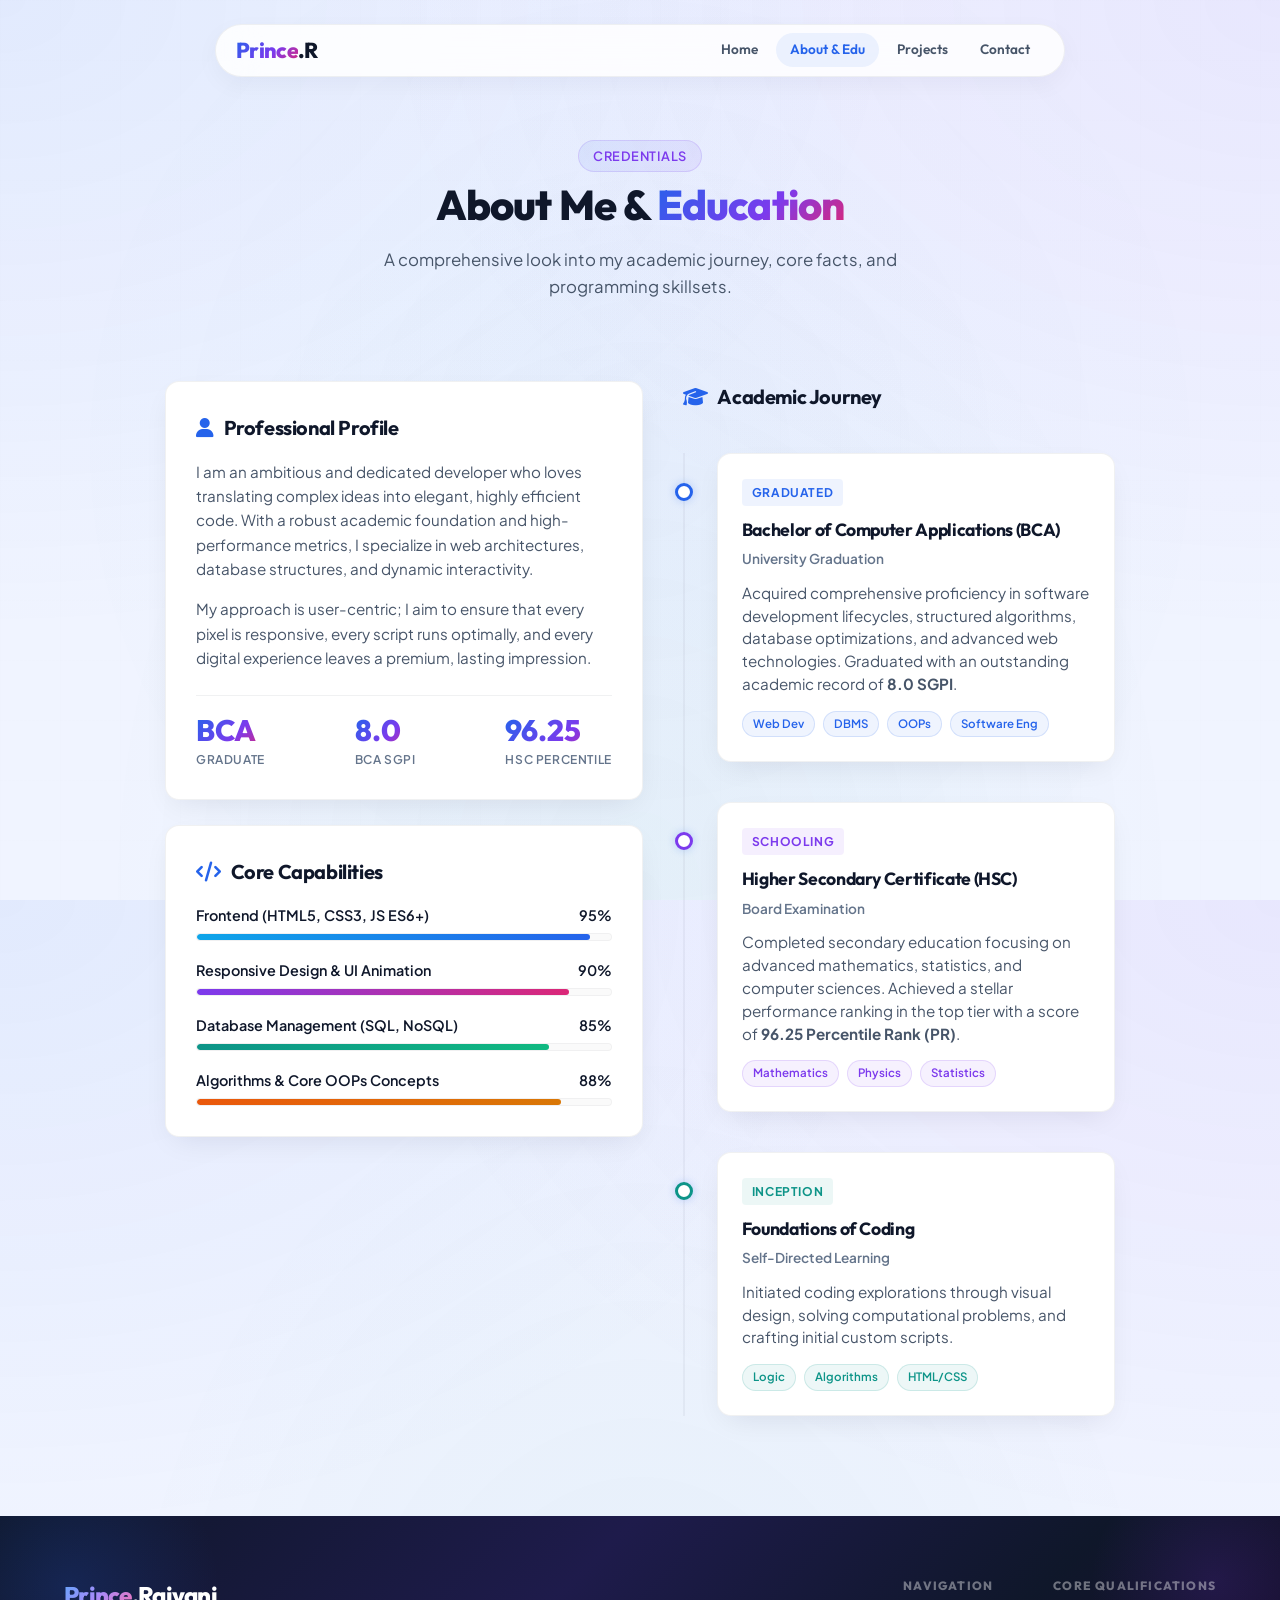
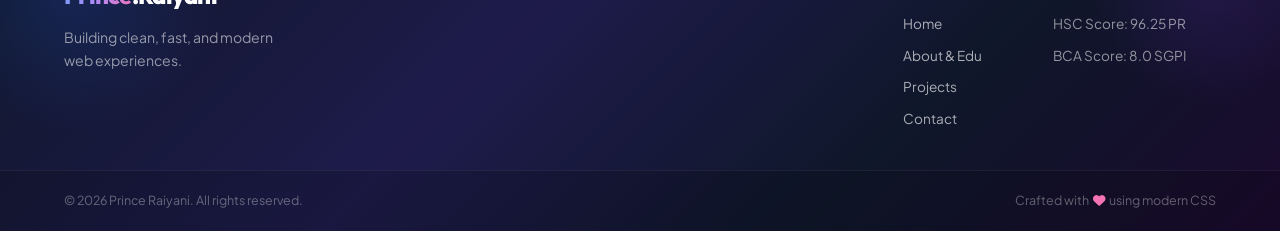
==== about.html @ 2f768e49 "Add files via upload" ====
<!DOCTYPE html>
<html lang="en">
<head>
    <meta charset="UTF-8">
    <meta name="viewport" content="width=device-width, initial-scale=1.0">
    <title>About & Education | Prince Raiyani</title>
    
    <!-- SEO Meta Tags -->
    <meta name="description" content="Learn about Prince Raiyani's academic credentials, facts counters, core skills capabilities, and detailed timeline including BCA (8.0 SGPI) and HSC (96.25 PR) marks.">
    <meta name="keywords" content="Prince Raiyani, Education, BCA, HSC, Academic Timeline, 8.0 SGPI, 96.25 PR, Skills, Bio">
    
    <!-- Google Fonts -->
    <link rel="preconnect" href="https://fonts.googleapis.com">
    <link rel="preconnect" href="https://fonts.gstatic.com" crossorigin>
    <link href="https://fonts.googleapis.com/css2?family=Outfit:wght@300;400;500;600;700;800&family=Plus+Jakarta+Sans:wght@300;400;500;600;700&display=swap" rel="stylesheet">
    
    <!-- FontAwesome for Icons -->
    <link rel="stylesheet" href="https://cdnjs.cloudflare.com/ajax/libs/font-awesome/6.4.0/css/all.min.css">
    
    <!-- CSS Stylesheet -->
    <link rel="stylesheet" href="styles.css">
</head>
<body>

    <!-- Dynamic Spotlight Background -->
    <div class="cursor-glow" id="cursor-glow"></div>
    <div class="grid-overlay"></div>

    <!-- Floating Navigation Capsule -->
    <header class="navbar" id="navbar">
        <div class="nav-container">
            <a href="index.html" class="logo" id="nav-logo">
                <span class="gradient-text">Prince</span>.R
            </a>
            
            <!-- Desktop Links -->
            <nav class="nav-links">
                <a href="index.html" class="nav-item" id="link-home">Home</a>
                <a href="about.html" class="nav-item active" id="link-about">About & Edu</a>
                <a href="projects.html" class="nav-item" id="link-projects">Projects</a>
                <a href="contact.html" class="nav-item" id="link-contact">Contact</a>
            </nav>
            
            <!-- Mobile Toggle Hamburger -->
            <button class="menu-toggle" id="menu-toggle" aria-label="Toggle Menu">
                <span class="bar"></span>
                <span class="bar"></span>
                <span class="bar"></span>
            </button>
        </div>
    </header>

    <!-- Mobile Navigation Overlay Menu -->
    <div class="mobile-menu-overlay" id="mobile-menu-overlay">
        <nav class="mobile-nav-links">
            <a href="index.html" class="mobile-nav-item" id="m-link-home">Home</a>
            <a href="about.html" class="mobile-nav-item active" id="m-link-about">About & Education</a>
            <a href="projects.html" class="mobile-nav-item" id="m-link-projects">Projects</a>
            <a href="contact.html" class="mobile-nav-item" id="m-link-contact">Contact</a>
        </nav>
    </div>

    <!-- Main Content -->
    <main>

        <!-- PAGE TITLE HEADER -->
        <section class="page-title-section">
            <div class="container">
                <span class="badge fade-in">Credentials</span>
                <h1 class="page-title fade-in-delay-1">About Me & <span class="gradient-text">Education</span></h1>
                <p class="page-subtitle fade-in-delay-2">
                    A comprehensive look into my academic journey, core facts, and programming skillsets.
                </p>
                <div class="accent-bar fade-in-delay-2"></div>
            </div>
        </section>

        <!-- CONTENT GRID -->
        <section class="section about-main-section" style="padding-top: 20px;">
            <div class="container">
                <div class="about-grid">
                    
                    <!-- Left: Bio & Skills -->
                    <div class="about-content">
                        
                        <!-- Bio Card -->
                        <div class="glass-card bio-card fade-in-delay-2">
                            <h3 class="card-heading"><i class="fa-solid fa-user gradient-icon"></i> Professional Profile</h3>
                            <p class="bio-text">
                                I am an ambitious and dedicated developer who loves translating complex ideas into elegant, highly efficient code. With a robust academic foundation and high-performance metrics, I specialize in web architectures, database structures, and dynamic interactivity.
                            </p>
                            <p class="bio-text">
                                My approach is user-centric; I aim to ensure that every pixel is responsive, every script runs optimally, and every digital experience leaves a premium, lasting impression.
                            </p>
                            
                            <!-- Key facts count row -->
                            <div class="fact-row">
                                <div class="fact-item">
                                    <span class="fact-num gradient-text">BCA</span>
                                    <span class="fact-lbl">Graduate</span>
                                </div>
                                <div class="fact-item">
                                    <span class="fact-num gradient-text">8.0</span>
                                    <span class="fact-lbl">BCA SGPI</span>
                                </div>
                                <div class="fact-item">
                                    <span class="fact-num gradient-text">96.25</span>
                                    <span class="fact-lbl">HSC Percentile</span>
                                </div>
                            </div>
                        </div>

                        <!-- Skill Capabilities Card -->
                        <div class="glass-card skills-card fade-in-delay-3">
                            <h3 class="card-heading"><i class="fa-solid fa-code gradient-icon"></i> Core Capabilities</h3>
                            
                            <div class="skills-wrapper">
                                <div class="skill-group">
                                    <div class="skill-label">
                                        <span>Frontend (HTML5, CSS3, JS ES6+)</span>
                                        <span>95%</span>
                                    </div>
                                    <div class="skill-bar-container">
                                        <div class="skill-bar-fill" data-progress="95%"></div>
                                    </div>
                                </div>

                                <div class="skill-group">
                                    <div class="skill-label">
                                        <span>Responsive Design & UI Animation</span>
                                        <span>90%</span>
                                    </div>
                                    <div class="skill-bar-container">
                                        <div class="skill-bar-fill" data-progress="90%"></div>
                                    </div>
                                </div>

                                <div class="skill-group">
                                    <div class="skill-label">
                                        <span>Database Management (SQL, NoSQL)</span>
                                        <span>85%</span>
                                    </div>
                                    <div class="skill-bar-container">
                                        <div class="skill-bar-fill" data-progress="85%"></div>
                                    </div>
                                </div>

                                <div class="skill-group">
                                    <div class="skill-label">
                                        <span>Algorithms & Core OOPs Concepts</span>
                                        <span>88%</span>
                                    </div>
                                    <div class="skill-bar-container">
                                        <div class="skill-bar-fill" data-progress="88%"></div>
                                    </div>
                                </div>
                            </div>
                        </div>
                    </div>

                    <!-- Right: Academic Timeline -->
                    <div class="timeline-container fade-in-delay-3">
                        <h3 class="card-heading timeline-title"><i class="fa-solid fa-graduation-cap gradient-icon"></i> Academic Journey</h3>
                        
                        <div class="timeline-tree">
                            
                            <!-- Timeline Item 1 -->
                            <div class="timeline-item">
                                <div class="timeline-marker">
                                    <div class="timeline-dot"></div>
                                    <div class="timeline-line"></div>
                                </div>
                                <div class="timeline-card glass-card">
                                    <span class="timeline-date">Graduated</span>
                                    <h4 class="timeline-degree">Bachelor of Computer Applications (BCA)</h4>
                                    <span class="timeline-institution">University Graduation</span>
                                    <p class="timeline-desc">
                                        Acquired comprehensive proficiency in software development lifecycles, structured algorithms, database optimizations, and advanced web technologies. Graduated with an outstanding academic record of <strong>8.0 SGPI</strong>.
                                    </p>
                                    <div class="timeline-pills">
                                        <span>Web Dev</span>
                                        <span>DBMS</span>
                                        <span>OOPs</span>
                                        <span>Software Eng</span>
                                    </div>
                                </div>
                            </div>

                            <!-- Timeline Item 2 -->
                            <div class="timeline-item">
                                <div class="timeline-marker">
                                    <div class="timeline-dot"></div>
                                    <div class="timeline-line"></div>
                                </div>
                                <div class="timeline-card glass-card">
                                    <span class="timeline-date">Schooling</span>
                                    <h4 class="timeline-degree">Higher Secondary Certificate (HSC)</h4>
                                    <span class="timeline-institution">Board Examination</span>
                                    <p class="timeline-desc">
                                        Completed secondary education focusing on advanced mathematics, statistics, and computer sciences. Achieved a stellar performance ranking in the top tier with a score of <strong>96.25 Percentile Rank (PR)</strong>.
                                    </p>
                                    <div class="timeline-pills">
                                        <span>Mathematics</span>
                                        <span>Physics</span>
                                        <span>Statistics</span>
                                    </div>
                                </div>
                            </div>

                            <!-- Timeline Item 3 -->
                            <div class="timeline-item">
                                <div class="timeline-marker">
                                    <div class="timeline-dot"></div>
                                </div>
                                <div class="timeline-card glass-card">
                                    <span class="timeline-date">Inception</span>
                                    <h4 class="timeline-degree">Foundations of Coding</h4>
                                    <span class="timeline-institution">Self-Directed Learning</span>
                                    <p class="timeline-desc">
                                        Initiated coding explorations through visual design, solving computational problems, and crafting initial custom scripts.
                                    </p>
                                    <div class="timeline-pills">
                                        <span>Logic</span>
                                        <span>Algorithms</span>
                                        <span>HTML/CSS</span>
                                    </div>
                                </div>
                            </div>

                        </div>
                    </div>
                </div>
            </div>
        </section>

    </main>

    <!-- CLEAN CORPORATE FOOTER -->
    <footer class="footer">
        <div class="container footer-container">
            <div class="footer-brand">
                <a href="index.html" class="logo">
                    <span class="gradient-text">Prince</span>.Raiyani
                </a>
                <p class="footer-tagline">Building clean, fast, and modern web experiences.</p>
            </div>
            
            <div class="footer-links-grid">
                <div class="footer-link-col">
                    <h5>Navigation</h5>
                    <a href="index.html">Home</a>
                    <a href="about.html">About & Edu</a>
                    <a href="projects.html">Projects</a>
                    <a href="contact.html">Contact</a>
                </div>
                <div class="footer-link-col">
                    <h5>Core Qualifications</h5>
                    <span>HSC Score: 96.25 PR</span>
                    <span>BCA Score: 8.0 SGPI</span>
                </div>
            </div>
        </div>

        <div class="footer-bottom">
            <div class="container footer-bottom-container">
                <p class="copyright">&copy; 2026 Prince Raiyani. All rights reserved.</p>
                <p class="made-with">Crafted with <i class="fa-solid fa-heart heartbeat"></i> using modern CSS</p>
            </div>
        </div>

        <!-- Back to Top Arrow -->
        <a href="#navbar" class="back-to-top" id="back-to-top" aria-label="Scroll to top">
            <i class="fa-solid fa-arrow-up"></i>
        </a>
    </footer>

    <!-- Script File -->
    <script src="script.js"></script>
</body>
</html>
---- styles.css ----
/* ==========================================================================
   Prince Raiyani | Professional Portfolio Design System
   Color Palette: Multi-Color Professional Light Theme
   Architecture: Multi-Page Optimized
   ========================================================================== */

/* 1. CSS VARIABLES & SYSTEM DEFS */
:root {
    --bg-primary: #f0f4ff;         /* Soft Lavender-Blue tint */
    --bg-secondary: #ffffff;       /* Pure White sections */
    --bg-glass: rgba(255, 255, 255, 0.85);
    --border-glass: rgba(15, 23, 42, 0.06);
    --border-glass-active: rgba(37, 99, 235, 0.25);
    
    /* Primary accent colors */
    --color-primary: #2563eb;      /* Professional Royal Blue */
    --color-secondary: #0ea5e9;    /* Sky Ice Blue */
    --color-accent: #10b981;       /* Emerald Green */
    --color-purple: #7c3aed;       /* Rich Violet */
    --color-orange: #ea580c;       /* Warm Orange */
    --color-pink: #db2777;         /* Rose Pink */
    --color-teal: #0d9488;         /* Teal */
    --color-amber: #d97706;        /* Amber Gold */
    --color-success: #10b981;      /* Success Green */
    
    /* Section accent backgrounds */
    --section-blue: rgba(37, 99, 235, 0.06);
    --section-purple: rgba(124, 58, 237, 0.06);
    --section-teal: rgba(13, 148, 136, 0.06);
    --section-orange: rgba(234, 88, 12, 0.06);
    
    --text-primary: #0f172a;
    --text-secondary: #475569;
    --text-muted: #64748b;
    
    --font-heading: 'Outfit', -apple-system, BlinkMacSystemFont, "Segoe UI", Roboto, sans-serif;
    --font-body: 'Plus Jakarta Sans', -apple-system, BlinkMacSystemFont, "Segoe UI", Roboto, sans-serif;
    
    --transition-fast: 0.2s cubic-bezier(0.4, 0, 0.2, 1);
    --transition-normal: 0.3s cubic-bezier(0.4, 0, 0.2, 1);
    --transition-slow: 0.5s cubic-bezier(0.4, 0, 0.2, 1);
    
    --shadow-sm: 0 2px 8px rgba(15, 23, 42, 0.05);
    --shadow-normal: 0 10px 30px -10px rgba(15, 23, 42, 0.10);
    --shadow-glow-blue: 0 0 25px rgba(37, 99, 235, 0.15);
    
    --glow-x: 50%;
    --glow-y: 50%;
}

/* 2. BASE RESET & INITIALIZATION */
* {
    margin: 0;
    padding: 0;
    box-sizing: border-box;
}

html {
    scroll-behavior: smooth;
    height: 100%;
}

body {
    background-color: var(--bg-primary);
    background-image:
        radial-gradient(ellipse at 0% 0%, rgba(37, 99, 235, 0.07) 0%, transparent 50%),
        radial-gradient(ellipse at 100% 0%, rgba(124, 58, 237, 0.07) 0%, transparent 50%),
        radial-gradient(ellipse at 50% 100%, rgba(13, 148, 136, 0.05) 0%, transparent 60%);
    color: var(--text-primary);
    font-family: var(--font-body);
    font-size: 16px;
    line-height: 1.6;
    overflow-x: hidden;
    position: relative;
    min-height: 100vh;
    display: flex;
    flex-direction: column;
}

h1, h2, h3, h4, h5, h6 {
    font-family: var(--font-heading);
    font-weight: 700;
    letter-spacing: -0.02em;
    color: var(--text-primary);
}

a {
    color: inherit;
    text-decoration: none;
    transition: var(--transition-fast);
}

img, svg {
    max-width: 100%;
    height: auto;
    display: block;
}

ul {
    list-style: none;
}

/* Custom Scrollbar styling */
::-webkit-scrollbar {
    width: 8px;
}
::-webkit-scrollbar-track {
    background: var(--bg-primary);
}
::-webkit-scrollbar-thumb {
    background: #cbd5e1;
    border-radius: 4px;
}
::-webkit-scrollbar-thumb:hover {
    background: var(--color-primary);
}

main {
    flex-grow: 1;
}

/* 3. SUBTLE GLOW OVERLAY */
.cursor-glow {
    position: fixed;
    top: 0;
    left: 0;
    width: 100vw;
    height: 100vh;
    pointer-events: none;
    z-index: 0;
    background: radial-gradient(
        600px circle at var(--glow-x) var(--glow-y), 
        rgba(37, 99, 235, 0.03) 0%, 
        rgba(14, 165, 233, 0.01) 50%, 
        transparent 100%
    );
    transition: background 0.05s linear;
}

.grid-overlay {
    position: fixed;
    top: 0;
    left: 0;
    width: 100%;
    height: 100%;
    background-size: 60px 60px;
    background-image: 
        linear-gradient(to right, rgba(15, 23, 42, 0.004) 1px, transparent 1px),
        linear-gradient(to bottom, rgba(15, 23, 42, 0.004) 1px, transparent 1px);
    pointer-events: none;
    z-index: 0;
}

/* 4. LAYOUT WRAPPERS & GLASS CARDS */
.container {
    width: 100%;
    max-width: 1200px;
    margin: 0 auto;
    padding: 0 24px;
    position: relative;
    z-index: 1;
}

.section {
    padding: 100px 0;
    position: relative;
}

.gradient-text {
    background: linear-gradient(135deg, var(--color-primary) 0%, var(--color-purple) 60%, var(--color-pink) 100%);
    -webkit-background-clip: text;
    -webkit-text-fill-color: transparent;
}

.badge {
    background: linear-gradient(135deg, rgba(37,99,235,0.08), rgba(124,58,237,0.08));
    color: var(--color-purple);
    padding: 5px 14px;
    border-radius: 99px;
    font-size: 0.8rem;
    font-weight: 600;
    display: inline-block;
    border: 1px solid rgba(124, 58, 237, 0.15);
    text-transform: uppercase;
    letter-spacing: 0.06em;
}

.section-header {
    text-align: center;
    margin-bottom: 50px;
}
.section-header .subtitle {
    font-size: 0.85rem;
    font-weight: 800;
    background: linear-gradient(135deg, var(--color-orange), var(--color-pink));
    -webkit-background-clip: text;
    -webkit-text-fill-color: transparent;
    background-clip: text;
    text-transform: uppercase;
    letter-spacing: 0.14em;
    display: inline-block;
    margin-bottom: 10px;
    padding: 2px 14px;
    border-radius: 99px;
    background-color: rgba(234, 88, 12, 0.08);
    -webkit-text-fill-color: var(--color-orange);
    border: 1px solid rgba(234, 88, 12, 0.2);
}
.section-header .section-title {
    font-size: 2.3rem;
    font-weight: 800;
    letter-spacing: -0.02em;
}
.section-header .accent-bar {
    width: 60px;
    height: 4px;
    background: linear-gradient(to right, var(--color-primary), var(--color-purple), var(--color-pink));
    margin: 14px auto 0;
    border-radius: 2px;
}

/* White/Light Glass Panel styles */
.glass-card {
    background: var(--bg-secondary);
    border: 1px solid var(--border-glass);
    border-radius: 14px;
    padding: 30px;
    box-shadow: var(--shadow-normal);
    transition: border var(--transition-normal), transform var(--transition-normal), box-shadow var(--transition-normal);
}
.glass-card:hover {
    border-color: var(--border-glass-active);
    box-shadow: 0 12px 30px rgba(37, 99, 235, 0.08);
}

/* Colored left border accents on cards */
.glass-card.accent-blue  { border-left: 4px solid var(--color-primary); }
.glass-card.accent-purple { border-left: 4px solid var(--color-purple); }
.glass-card.accent-teal  { border-left: 4px solid var(--color-teal); }
.glass-card.accent-orange { border-left: 4px solid var(--color-orange); }
.glass-card.accent-pink  { border-left: 4px solid var(--color-pink); }
.glass-card.accent-amber { border-left: 4px solid var(--color-amber); }

.card-heading {
    font-size: 1.25rem;
    margin-bottom: 16px;
    display: flex;
    align-items: center;
    gap: 10px;
    font-weight: 700;
}
.gradient-icon {
    color: var(--color-primary);
}

/* Buttons */
.btn {
    display: inline-flex;
    align-items: center;
    justify-content: center;
    gap: 8px;
    padding: 10px 24px;
    border-radius: 8px;
    font-family: var(--font-heading);
    font-weight: 600;
    font-size: 0.9rem;
    cursor: pointer;
    transition: var(--transition-normal);
    border: none;
}
.btn-primary {
    background: linear-gradient(135deg, var(--color-primary), var(--color-purple));
    color: #ffffff;
    box-shadow: 0 4px 14px rgba(37, 99, 235, 0.2);
}
.btn-primary:hover {
    background: linear-gradient(135deg, #1d4ed8, #6d28d9);
    transform: translateY(-2px);
    box-shadow: 0 8px 20px rgba(37, 99, 235, 0.3);
}
.btn-secondary {
    background: #ffffff;
    color: var(--color-primary);
    border: 1.5px solid rgba(37, 99, 235, 0.25);
}
.btn-secondary:hover {
    background: rgba(37, 99, 235, 0.05);
    border-color: var(--color-primary);
    transform: translateY(-2px);
}

/* 5. FLOATING GLASS CAPSULE NAVBAR */
.navbar {
    position: fixed;
    top: 24px;
    left: 50%;
    transform: translateX(-50%);
    width: calc(100% - 48px);
    max-width: 850px;
    background: rgba(255, 255, 255, 0.85);
    backdrop-filter: blur(20px);
    -webkit-backdrop-filter: blur(20px);
    border: 1px solid rgba(15, 23, 42, 0.06);
    border-radius: 99px;
    z-index: 100;
    padding: 8px 20px;
    box-shadow: 0 8px 25px rgba(15, 23, 42, 0.04);
    transition: padding var(--transition-normal), top var(--transition-normal), background var(--transition-normal), box-shadow var(--transition-normal);
}
.navbar.scrolled {
    top: 14px;
    background: rgba(255, 255, 255, 0.95);
    box-shadow: 0 10px 30px rgba(15, 23, 42, 0.08);
    border-color: rgba(15, 23, 42, 0.08);
}

.nav-container {
    display: flex;
    align-items: center;
    justify-content: space-between;
    width: 100%;
}

.logo {
    font-size: 1.35rem;
    font-weight: 800;
    font-family: var(--font-heading);
    letter-spacing: -0.03em;
}

.nav-links {
    display: flex;
    align-items: center;
    gap: 4px;
}

.nav-item {
    font-family: var(--font-heading);
    font-size: 0.85rem;
    font-weight: 600;
    color: var(--text-secondary);
    padding: 6px 14px;
    border-radius: 99px;
    transition: var(--transition-fast);
}
.nav-item:hover, .nav-item.active {
    color: var(--color-primary);
    background: rgba(37, 99, 235, 0.08);
}

/* Mobile Hamburger Menu */
.menu-toggle {
    display: none;
    flex-direction: column;
    justify-content: space-between;
    width: 20px;
    height: 14px;
    background: transparent;
    border: none;
    cursor: pointer;
    z-index: 110;
}
.menu-toggle .bar {
    width: 100%;
    height: 2px;
    background-color: var(--text-primary);
    border-radius: 4px;
    transition: var(--transition-normal);
}

/* Mobile full Overlay menu card */
.mobile-menu-overlay {
    position: fixed;
    top: 0;
    left: 100%;
    width: 100%;
    height: 100vh;
    background: rgba(255, 255, 255, 0.98);
    backdrop-filter: blur(20px);
    -webkit-backdrop-filter: blur(20px);
    z-index: 99;
    display: flex;
    align-items: center;
    justify-content: center;
    transition: left var(--transition-normal);
}
.mobile-menu-overlay.active {
    left: 0;
}
.mobile-nav-links {
    display: flex;
    flex-direction: column;
    align-items: center;
    gap: 20px;
}
.mobile-nav-item {
    font-size: 1.5rem;
    font-weight: 600;
    font-family: var(--font-heading);
    color: var(--text-secondary);
    padding: 6px 20px;
    border-radius: 99px;
    transition: var(--transition-normal);
}
.mobile-nav-item.active, .mobile-nav-item:hover {
    color: var(--color-primary);
    background: rgba(37, 99, 235, 0.08);
}

/* Hamburger active transformation */
.menu-toggle.active .bar:nth-child(1) {
    transform: translateY(6px) rotate(45deg);
}
.menu-toggle.active .bar:nth-child(2) {
    opacity: 0;
}
.menu-toggle.active .bar:nth-child(3) {
    transform: translateY(-6px) rotate(-45deg);
}

/* 6. HOME PAGE STYLES */
.hero-section {
    min-height: 85vh;
    display: flex;
    align-items: center;
    padding-top: 140px;
    padding-bottom: 40px;
    overflow: hidden;
}
.hero-container {
    display: grid;
    grid-template-columns: 1.15fr 0.85fr;
    align-items: center;
    gap: 40px;
}

.hero-content {
    display: flex;
    flex-direction: column;
    align-items: flex-start;
}

.hero-title {
    font-size: 3.2rem;
    font-weight: 800;
    line-height: 1.15;
    margin: 12px 0;
    letter-spacing: -0.03em;
}

.hero-subtitle {
    font-size: 1.8rem;
    font-weight: 700;
    color: var(--text-secondary);
    margin-bottom: 20px;
    height: 40px;
}
.cursor-blink {
    color: var(--color-primary);
    animation: blink 0.9s infinite;
}

.hero-description {
    color: var(--text-secondary);
    font-size: 1.05rem;
    max-width: 500px;
    margin-bottom: 30px;
}

.hero-actions {
    display: flex;
    gap: 14px;
    margin-bottom: 35px;
}

.hero-socials {
    display: flex;
    align-items: center;
    gap: 14px;
}
.social-label {
    font-size: 0.8rem;
    font-weight: 700;
    color: var(--text-muted);
    text-transform: uppercase;
    letter-spacing: 0.05em;
}
.social-row {
    display: flex;
    gap: 8px;
}
.hero-social-icon {
    width: 34px;
    height: 34px;
    border-radius: 50%;
    background: rgba(15, 23, 42, 0.02);
    border: 1px solid rgba(15, 23, 42, 0.06);
    display: flex;
    align-items: center;
    justify-content: center;
    color: var(--text-secondary);
    font-size: 0.9rem;
}
.hero-social-icon:hover {
    color: #ffffff;
    background: var(--color-primary);
    border-color: var(--color-primary);
    transform: translateY(-2px);
    box-shadow: 0 4px 10px rgba(37, 99, 235, 0.2);
}

/* Professional Zoomed Portrait Frame (Clean waist/chest up half image requested) */
.hero-visual {
    display: flex;
    justify-content: center;
    align-items: center;
    position: relative;
}
.profile-frame-wrapper {
    position: relative;
    width: 100%;
    max-width: 320px;
    aspect-ratio: 1;
    display: flex;
    align-items: center;
    justify-content: center;
}
.profile-glow-ring {
    position: absolute;
    top: -4px;
    left: -4px;
    right: -4px;
    bottom: -4px;
    border-radius: 50%;
    background: linear-gradient(135deg, var(--color-secondary), var(--color-primary));
    opacity: 0.15;
    filter: blur(8px);
    z-index: 0;
}
.profile-border-ring {
    position: absolute;
    top: 0;
    left: 0;
    right: 0;
    bottom: 0;
    border-radius: 50%;
    border: 2px dashed rgba(15, 23, 42, 0.08);
    z-index: 1;
    animation: spin-dash 40s linear infinite;
}
.profile-image-card {
    width: calc(100% - 20px);
    height: calc(100% - 20px);
    border-radius: 50%;
    overflow: hidden;
    border: 4px solid var(--bg-secondary);
    box-shadow: 0 10px 25px rgba(15, 23, 42, 0.08);
    position: relative;
    z-index: 2;
    background-color: #ffffff;
    padding-top: 25px;
}
.profile-pic {
    width: 100%;
    height: 100%;
    object-fit: cover;
    /* Zooming image and centering upper torso/face based on user requests */
    transform: scale(1.4);
    object-position: center 15%;
    transition: transform var(--transition-normal);
}
.profile-image-card:hover .profile-pic {
    transform: scale(1.48);
}

/* Quote Section styling */
.quote-section {
    padding: 40px 0;
    position: relative;
    z-index: 1;
}
.quote-card {
    max-width: 750px;
    margin: 0 auto;
    padding: 30px;
    border-radius: 12px;
    background: #ffffff;
    border: 1px dashed rgba(15, 23, 42, 0.08);
    position: relative;
    text-align: center;
    box-shadow: var(--shadow-sm);
}
.quote-card::before {
    content: '“';
    position: absolute;
    top: -15px;
    left: 20px;
    font-family: var(--font-heading);
    font-size: 6rem;
    line-height: 1;
    color: rgba(37, 99, 235, 0.04);
    pointer-events: none;
}
.quote-text {
    font-family: var(--font-heading);
    font-size: 1.35rem;
    font-weight: 500;
    line-height: 1.5;
    color: var(--text-primary);
    font-style: italic;
    position: relative;
    z-index: 1;
}
.quote-author {
    margin-top: 10px;
    font-size: 0.85rem;
    font-weight: 700;
    color: var(--color-primary);
    text-transform: uppercase;
    letter-spacing: 0.1em;
}

/* Route card lists on homepage - each card gets a bold unique gradient background */
.welcome-grid {
    display: grid;
    grid-template-columns: repeat(2, 1fr);
    gap: 24px;
    margin-top: 40px;
}
.preview-card {
    display: flex;
    flex-direction: column;
    justify-content: space-between;
    min-height: 190px;
    border: none !important;
    position: relative;
    overflow: hidden;
}
/* Card 1: Blue gradient */
.preview-card:nth-child(1) {
    background: linear-gradient(135deg, #1e40af 0%, #2563eb 50%, #3b82f6 100%) !important;
    border-radius: 16px !important;
    box-shadow: 0 8px 30px rgba(37, 99, 235, 0.35) !important;
}
/* Card 2: Purple gradient */
.preview-card:nth-child(2) {
    background: linear-gradient(135deg, #5b21b6 0%, #7c3aed 50%, #8b5cf6 100%) !important;
    border-radius: 16px !important;
    box-shadow: 0 8px 30px rgba(124, 58, 237, 0.35) !important;
}
/* Card 3: Teal gradient */
.preview-card:nth-child(3) {
    background: linear-gradient(135deg, #0f766e 0%, #0d9488 50%, #14b8a6 100%) !important;
    border-radius: 16px !important;
    box-shadow: 0 8px 30px rgba(13, 148, 136, 0.35) !important;
}
/* Card 4: Orange/Pink gradient */
.preview-card:nth-child(4) {
    background: linear-gradient(135deg, #c2410c 0%, #ea580c 50%, #f97316 100%) !important;
    border-radius: 16px !important;
    box-shadow: 0 8px 30px rgba(234, 88, 12, 0.35) !important;
}
.preview-card:hover {
    transform: translateY(-6px);
}
.preview-card:nth-child(1):hover { box-shadow: 0 16px 40px rgba(37, 99, 235, 0.45) !important; }
.preview-card:nth-child(2):hover { box-shadow: 0 16px 40px rgba(124, 58, 237, 0.45) !important; }
.preview-card:nth-child(3):hover { box-shadow: 0 16px 40px rgba(13, 148, 136, 0.45) !important; }
.preview-card:nth-child(4):hover { box-shadow: 0 16px 40px rgba(234, 88, 12, 0.45) !important; }
/* Subtle shine overlay on cards */
.preview-card::before {
    content: '';
    position: absolute;
    top: 0;
    left: 0;
    right: 0;
    height: 50%;
    background: linear-gradient(to bottom, rgba(255,255,255,0.12), transparent);
    pointer-events: none;
    border-radius: 16px 16px 0 0;
    z-index: 0;
}
.preview-card > * {
    position: relative;
    z-index: 1;
}
.preview-card .preview-title {
    font-size: 1.15rem;
    font-weight: 700;
    margin-bottom: 8px;
    color: #ffffff;
}
.preview-card .preview-desc {
    color: rgba(255, 255, 255, 0.85);
    font-size: 0.9rem;
    line-height: 1.5;
}
.preview-card .gradient-icon {
    color: rgba(255, 255, 255, 0.9);
}
.preview-arrow {
    align-self: flex-end;
    width: 36px;
    height: 36px;
    border-radius: 50%;
    background: rgba(255, 255, 255, 0.2);
    border: 1.5px solid rgba(255, 255, 255, 0.4);
    display: flex;
    align-items: center;
    justify-content: center;
    color: #ffffff;
    transition: var(--transition-normal);
    margin-top: 15px;
    backdrop-filter: blur(4px);
}
.preview-card:hover .preview-arrow {
    background: rgba(255, 255, 255, 0.35);
    transform: translateX(4px);
    box-shadow: 0 4px 12px rgba(0, 0, 0, 0.15);
}

/* 7. EDUCATION PAGE STYLES */
.page-title-section {
    padding-top: 140px;
    padding-bottom: 30px;
    text-align: center;
}
.page-title {
    font-size: 2.6rem;
    font-weight: 800;
    margin-bottom: 8px;
    letter-spacing: -0.02em;
}
.page-subtitle {
    color: var(--text-secondary);
    font-size: 1.05rem;
    max-width: 600px;
    margin: 0 auto;
}

.timeline-tree {
    position: relative;
    border-left: 2px solid rgba(15, 23, 42, 0.04);
    padding-left: 32px;
    max-width: 800px;
    margin: 40px auto 0;
}

.timeline-item {
    position: relative;
    margin-bottom: 40px;
}
.timeline-item:last-child {
    margin-bottom: 0;
}

.timeline-marker {
    position: absolute;
    left: -42px;
    top: 30px;
    display: flex;
    flex-direction: column;
    align-items: center;
}
.timeline-dot {
    width: 18px;
    height: 18px;
    border-radius: 50%;
    background: var(--bg-secondary);
    border: 3px solid var(--color-primary);
    box-shadow: 0 0 8px rgba(37, 99, 235, 0.25);
    z-index: 2;
    transition: var(--transition-normal);
}
/* Each timeline item gets a different colored dot */
.timeline-item:nth-child(1) .timeline-dot { border-color: var(--color-primary); }
.timeline-item:nth-child(2) .timeline-dot { border-color: var(--color-purple); }
.timeline-item:nth-child(3) .timeline-dot { border-color: var(--color-teal); }
.timeline-item:nth-child(1) .timeline-date { background: rgba(37, 99, 235, 0.08); color: var(--color-primary); }
.timeline-item:nth-child(2) .timeline-date { background: rgba(124, 58, 237, 0.08); color: var(--color-purple); }
.timeline-item:nth-child(3) .timeline-date { background: rgba(13, 148, 136, 0.08); color: var(--color-teal); }
.timeline-item:hover .timeline-dot {
    background: var(--color-secondary);
    border-color: var(--color-secondary);
    box-shadow: 0 0 14px rgba(14, 165, 233, 0.5);
    transform: scale(1.2);
}

.timeline-card {
    padding: 24px;
    position: relative;
}
.timeline-date {
    display: inline-block;
    background: rgba(37, 99, 235, 0.06);
    color: var(--color-primary);
    font-size: 0.75rem;
    font-weight: 700;
    padding: 4px 10px;
    border-radius: 4px;
    text-transform: uppercase;
    letter-spacing: 0.05em;
    margin-bottom: 10px;
}
.timeline-degree {
    font-size: 1.1rem;
    font-weight: 700;
    margin-bottom: 4px;
}
.timeline-institution {
    font-size: 0.85rem;
    color: var(--text-muted);
    font-weight: 600;
    display: block;
    margin-bottom: 12px;
}
.timeline-desc {
    color: var(--text-secondary);
    font-size: 0.95rem;
    line-height: 1.5;
    margin-bottom: 15px;
}
.timeline-pills {
    display: flex;
    flex-wrap: wrap;
    gap: 8px;
}
.timeline-pills span {
    padding: 3px 10px;
    border-radius: 99px;
    font-size: 0.72rem;
    font-weight: 600;
}
/* Colorful subject pills on timeline */
.timeline-item:nth-child(1) .timeline-pills span { background: rgba(37,99,235,0.07); color: var(--color-primary); border: 1px solid rgba(37,99,235,0.15); }
.timeline-item:nth-child(2) .timeline-pills span { background: rgba(124,58,237,0.07); color: var(--color-purple); border: 1px solid rgba(124,58,237,0.15); }
.timeline-item:nth-child(3) .timeline-pills span { background: rgba(13,148,136,0.07); color: var(--color-teal); border: 1px solid rgba(13,148,136,0.15); }

/* 8. PROJECTS PAGE STYLES */
.projects-grid {
    display: grid;
    grid-template-columns: repeat(2, 1fr);
    gap: 30px;
    max-width: 900px;
    margin: 30px auto 0;
}

.project-card {
    padding: 0;
    overflow: hidden;
    display: flex;
    flex-direction: column;
}
.project-card:hover {
    transform: translateY(-5px);
}

.project-image-wrapper {
    position: relative;
    width: 100%;
    overflow: hidden;
    background: rgba(15, 23, 42, 0.01);
    border-bottom: 1px solid rgba(15, 23, 42, 0.05);
}
.project-svg {
    width: 100%;
    height: auto;
    transition: var(--transition-normal);
}
.project-card:hover .project-svg {
    transform: scale(1.03);
}

.project-overlay {
    position: absolute;
    top: 0;
    left: 0;
    width: 100%;
    height: 100%;
    background: rgba(255, 255, 255, 0.92);
    display: flex;
    align-items: center;
    justify-content: center;
    gap: 14px;
    opacity: 0;
    transition: var(--transition-normal);
}
.project-card:hover .project-overlay {
    opacity: 1;
}

.project-link-btn {
    width: 40px;
    height: 40px;
    border-radius: 50%;
    background: var(--bg-secondary);
    border: 1px solid rgba(37, 99, 235, 0.2);
    color: var(--color-primary);
    display: flex;
    align-items: center;
    justify-content: center;
    font-size: 1rem;
    transition: var(--transition-normal);
}
.project-link-btn:hover {
    background: var(--color-primary);
    color: #ffffff;
    transform: scale(1.08);
    box-shadow: 0 4px 10px rgba(37, 99, 235, 0.2);
}

.project-details {
    padding: 24px;
    display: flex;
    flex-direction: column;
    flex-grow: 1;
}
.project-tag {
    font-size: 0.72rem;
    font-weight: 700;
    color: #ffffff;
    background: linear-gradient(135deg, var(--color-primary), var(--color-purple));
    text-transform: uppercase;
    letter-spacing: 0.05em;
    margin-bottom: 10px;
    padding: 3px 10px;
    border-radius: 99px;
    display: inline-block;
}
.project-name {
    font-size: 1.15rem;
    font-weight: 700;
    margin-bottom: 8px;
}
.project-text {
    color: var(--text-secondary);
    font-size: 0.9rem;
    line-height: 1.5;
    margin-bottom: 18px;
    flex-grow: 1;
}
.project-tech {
    display: flex;
    flex-wrap: wrap;
    gap: 6px;
}
.project-tech span {
    padding: 3px 10px;
    border-radius: 99px;
    font-size: 0.7rem;
    font-weight: 600;
}
/* Alternating colored tech pill badges on projects */
.project-card:nth-child(1) .project-tech span:nth-child(odd)  { background: rgba(37,99,235,0.07); color: var(--color-primary); border: 1px solid rgba(37,99,235,0.15); }
.project-card:nth-child(1) .project-tech span:nth-child(even) { background: rgba(14,165,233,0.07); color: var(--color-secondary); border: 1px solid rgba(14,165,233,0.15); }
.project-card:nth-child(2) .project-tech span:nth-child(odd)  { background: rgba(124,58,237,0.07); color: var(--color-purple); border: 1px solid rgba(124,58,237,0.15); }
.project-card:nth-child(2) .project-tech span:nth-child(even) { background: rgba(13,148,136,0.07); color: var(--color-teal); border: 1px solid rgba(13,148,136,0.15); }

/* 9. ABOUT PAGE STYLES */
.about-grid {
    display: grid;
    grid-template-columns: 1.05fr 0.95fr;
    gap: 40px;
    align-items: start;
    max-width: 950px;
    margin: 30px auto 0;
}

/* Skill bar colors - each bar gets unique color */
.skill-group:nth-child(1) .skill-bar-fill { background: linear-gradient(to right, var(--color-secondary), var(--color-primary)); }
.skill-group:nth-child(2) .skill-bar-fill { background: linear-gradient(to right, var(--color-purple), var(--color-pink)); }
.skill-group:nth-child(3) .skill-bar-fill { background: linear-gradient(to right, var(--color-teal), var(--color-accent)); }
.skill-group:nth-child(4) .skill-bar-fill { background: linear-gradient(to right, var(--color-orange), var(--color-amber)); }

.about-content {
    display: flex;
    flex-direction: column;
    gap: 25px;
}

.bio-card .bio-text {
    color: var(--text-secondary);
    margin-bottom: 16px;
    font-size: 0.95rem;
}
.bio-card .bio-text:last-of-type {
    margin-bottom: 25px;
}

/* Fact Metrics */
.fact-row {
    display: flex;
    justify-content: space-between;
    border-top: 1px solid rgba(15, 23, 42, 0.06);
    padding-top: 20px;
    gap: 15px;
}
.fact-item {
    display: flex;
    flex-direction: column;
}
.fact-num {
    font-size: 1.85rem;
    font-weight: 800;
    font-family: var(--font-heading);
    line-height: 1;
}
.fact-item:nth-child(1) .fact-num { color: var(--color-primary); }
.fact-item:nth-child(2) .fact-num { color: var(--color-purple); }
.fact-item:nth-child(3) .fact-num { color: var(--color-teal); }
.fact-lbl {
    font-size: 0.75rem;
    color: var(--text-muted);
    text-transform: uppercase;
    letter-spacing: 0.05em;
    margin-top: 4px;
    font-weight: 600;
}

/* Skill metrics progress meters */
.skills-wrapper {
    display: flex;
    flex-direction: column;
    gap: 18px;
}
.skill-group {
    display: flex;
    flex-direction: column;
}
.skill-label {
    display: flex;
    justify-content: space-between;
    font-weight: 600;
    font-size: 0.9rem;
    margin-bottom: 6px;
}
.skill-bar-container {
    width: 100%;
    height: 8px;
    background: rgba(15, 23, 42, 0.02);
    border-radius: 4px;
    overflow: hidden;
    position: relative;
    border: 1px solid rgba(15, 23, 42, 0.04);
}
.skill-bar-fill {
    height: 100%;
    width: 0%;
    border-radius: 4px;
    background: linear-gradient(to right, var(--color-secondary), var(--color-primary));
    transition: width 1.5s cubic-bezier(0.1, 0.8, 0.3, 1);
}

/* About Illustration graphics */
.about-illustration {
    display: flex;
    justify-content: center;
    align-items: center;
}
.illustration-svg {
    width: 100%;
    max-width: 320px;
}

/* 10. CONTACT PAGE STYLES */
.contact-grid {
    display: grid;
    grid-template-columns: 0.95fr 1.05fr;
    gap: 40px;
    align-items: start;
    max-width: 950px;
    margin: 30px auto 0;
}

.contact-info-wrapper {
    display: flex;
    flex-direction: column;
    gap: 25px;
}

.contact-subtext {
    color: var(--text-secondary);
    margin-bottom: 20px;
    font-size: 0.9rem;
}

.contact-list {
    display: flex;
    flex-direction: column;
    gap: 16px;
}
.contact-list-item {
    display: flex;
    align-items: center;
    gap: 16px;
}
.icon-bubble {
    width: 46px;
    height: 46px;
    border-radius: 12px;
    display: flex;
    align-items: center;
    justify-content: center;
    font-size: 1.05rem;
    flex-shrink: 0;
}
.contact-list-item:nth-child(1) .icon-bubble {
    background: rgba(37, 99, 235, 0.07);
    border: 1px solid rgba(37, 99, 235, 0.15);
    color: var(--color-primary);
}
.contact-list-item:nth-child(2) .icon-bubble {
    background: rgba(124, 58, 237, 0.07);
    border: 1px solid rgba(124, 58, 237, 0.15);
    color: var(--color-purple);
}
.contact-list-item:nth-child(3) .icon-bubble {
    background: rgba(13, 148, 136, 0.07);
    border: 1px solid rgba(13, 148, 136, 0.15);
    color: var(--color-teal);
}

.item-text {
    display: flex;
    flex-direction: column;
}
.item-label {
    font-size: 0.75rem;
    color: var(--text-muted);
    text-transform: uppercase;
    letter-spacing: 0.05em;
    font-weight: 600;
}
.item-link {
    font-size: 0.95rem;
    font-weight: 600;
}
.item-link:hover {
    color: var(--color-primary);
}
.item-val {
    font-size: 0.95rem;
    font-weight: 600;
}

/* Brand box selectors */
.social-networks-grid {
    display: grid;
    grid-template-columns: 1fr 1fr;
    gap: 12px;
}
.social-net-box {
    background: rgba(15, 23, 42, 0.01);
    border: 1px solid rgba(15, 23, 42, 0.05);
    border-radius: 10px;
    padding: 14px;
    display: flex;
    flex-direction: column;
    position: relative;
    overflow: hidden;
    transition: var(--transition-normal);
}
.social-net-box::before {
    content: '';
    position: absolute;
    top: 0;
    left: 0;
    width: 100%;
    height: 3px;
    background: transparent;
    transition: var(--transition-normal);
}

.net-icon {
    font-size: 1.15rem;
    margin-bottom: 6px;
    color: var(--text-secondary);
    transition: var(--transition-normal);
}
.net-name {
    font-weight: 700;
    font-size: 0.9rem;
    margin-bottom: 2px;
}
.net-handle {
    font-size: 0.75rem;
    color: var(--text-muted);
}

/* Network hover designs with unique colors */
.social-net-box.github:hover {
    border-color: rgba(15, 23, 42, 0.2);
    box-shadow: 0 4px 12px rgba(15, 23, 42, 0.06);
}
.social-net-box.github:hover::before { background: #0f172a; }
.social-net-box.github:hover .net-icon { color: #0f172a; }

.social-net-box.linkedin:hover {
    border-color: rgba(37, 99, 235, 0.3);
    box-shadow: 0 4px 12px rgba(37, 99, 235, 0.1);
}
.social-net-box.linkedin:hover::before { background: #2563eb; }
.social-net-box.linkedin:hover .net-icon { color: #2563eb; }

.social-net-box.instagram:hover {
    border-color: rgba(219, 39, 119, 0.25);
    box-shadow: 0 4px 12px rgba(219, 39, 119, 0.08);
}
.social-net-box.instagram:hover::before {
    background: linear-gradient(to right, #fba036, #e1306c, #bc2a8d);
}
.social-net-box.instagram:hover .net-icon { color: #db2777; }

.social-net-box:hover {
    transform: translateY(-3px);
}

/* Floating labels in Light Theme Form card */
.form-card {
    position: relative;
    overflow: hidden;
}
.contact-form {
    display: flex;
    flex-direction: column;
    gap: 22px;
}
.form-row {
    position: relative;
    width: 100%;
}
.input-group {
    position: relative;
    width: 100%;
}

.input-group input, .input-group textarea {
    width: 100%;
    padding: 12px 0 8px 0;
    background: transparent;
    border: none;
    border-bottom: 2px solid rgba(15, 23, 42, 0.06);
    font-family: var(--font-body);
    font-size: 0.95rem;
    color: var(--text-primary);
    outline: none;
    transition: border var(--transition-normal);
}
.input-group textarea {
    resize: none;
}

.input-group label {
    position: absolute;
    top: 12px;
    left: 0;
    color: var(--text-muted);
    pointer-events: none;
    transition: var(--transition-normal);
    font-size: 0.9rem;
}

.input-focus-line {
    position: absolute;
    bottom: 0;
    left: 0;
    width: 0;
    height: 2px;
    background: linear-gradient(to right, var(--color-primary), var(--color-purple));
    transition: var(--transition-normal);
}

.input-group input:focus ~ label,
.input-group input:not(:placeholder-shown) ~ label,
.input-group textarea:focus ~ label,
.input-group textarea:not(:placeholder-shown) ~ label {
    top: -10px;
    font-size: 0.75rem;
    color: var(--color-primary);
    font-weight: 600;
}

.input-group input:focus ~ .input-focus-line,
.input-group textarea:focus ~ .input-focus-line {
    width: 100%;
}
.input-group input:focus, .input-group textarea:focus {
    border-bottom-color: transparent;
}

.btn-submit {
    width: 100%;
    margin-top: 8px;
    height: 48px;
}

/* submit form feedback success dialog overlay */
.spinner {
    display: none;
    width: 18px;
    height: 18px;
    border: 3px solid rgba(255, 255, 255, 0.3);
    border-top: 3px solid #ffffff;
    border-radius: 50%;
    animation: spin 0.8s linear infinite;
}
.btn-submit.loading .btn-text,
.btn-submit.loading .btn-icon {
    display: none;
}
.btn-submit.loading .spinner {
    display: inline-block;
}

.form-success-overlay {
    position: absolute;
    top: 0;
    left: 0;
    width: 100%;
    height: 100%;
    background: rgba(255, 255, 255, 0.98);
    backdrop-filter: blur(20px);
    -webkit-backdrop-filter: blur(20px);
    display: flex;
    align-items: center;
    justify-content: center;
    padding: 30px;
    text-align: center;
    opacity: 0;
    pointer-events: none;
    transition: opacity var(--transition-normal);
    z-index: 10;
}
.form-success-overlay.active {
    opacity: 1;
    pointer-events: auto;
}

.success-content {
    display: flex;
    flex-direction: column;
    align-items: center;
    max-width: 300px;
    transform: translateY(15px);
    transition: transform var(--transition-normal);
}
.form-success-overlay.active .success-content {
    transform: translateY(0);
}

.success-icon-bubble {
    width: 52px;
    height: 52px;
    border-radius: 50%;
    background: rgba(16, 185, 129, 0.08);
    border: 2px solid var(--color-success);
    display: flex;
    align-items: center;
    justify-content: center;
    color: var(--color-success);
    font-size: 1.5rem;
    margin-bottom: 16px;
}

.success-content h4 {
    font-size: 1.25rem;
    margin-bottom: 8px;
}
.success-content p {
    color: var(--text-secondary);
    font-size: 0.9rem;
    margin-bottom: 20px;
}
.btn-sm {
    padding: 8px 18px;
    font-size: 0.8rem;
}

/* 11. FOOTER - Premium Dark Gradient Design */
.footer {
    background: linear-gradient(135deg, #0f172a 0%, #1e1b4b 40%, #0f172a 70%, #1a0a2e 100%);
    border-top: none;
    padding: 60px 0 0;
    margin-top: auto;
    position: relative;
    z-index: 1;
    overflow: hidden;
}
/* Decorative glowing orbs in footer */
.footer::before {
    content: '';
    position: absolute;
    top: -80px;
    left: -80px;
    width: 300px;
    height: 300px;
    border-radius: 50%;
    background: radial-gradient(circle, rgba(37, 99, 235, 0.18) 0%, transparent 70%);
    pointer-events: none;
}
.footer::after {
    content: '';
    position: absolute;
    top: -60px;
    right: -60px;
    width: 250px;
    height: 250px;
    border-radius: 50%;
    background: radial-gradient(circle, rgba(124, 58, 237, 0.15) 0%, transparent 70%);
    pointer-events: none;
}
.footer-container {
    display: flex;
    justify-content: space-between;
    align-items: flex-start;
    margin-bottom: 40px;
    gap: 30px;
    position: relative;
    z-index: 2;
}

.footer-brand {
    max-width: 300px;
}
.footer-brand .logo {
    display: inline-block;
    margin-bottom: 12px;
    font-size: 1.5rem;
    color: #ffffff;
}
.footer-brand .logo .gradient-text {
    background: linear-gradient(135deg, #60a5fa, #a78bfa, #f472b6);
    -webkit-background-clip: text;
    -webkit-text-fill-color: transparent;
}
.footer-tagline {
    font-size: 0.88rem;
    color: rgba(255, 255, 255, 0.55);
    line-height: 1.6;
    max-width: 220px;
}
/* Social icons in footer */
.footer-social-row {
    display: flex;
    gap: 10px;
    margin-top: 18px;
}
.footer-social-icon {
    width: 36px;
    height: 36px;
    border-radius: 50%;
    background: rgba(255, 255, 255, 0.07);
    border: 1px solid rgba(255, 255, 255, 0.12);
    display: flex;
    align-items: center;
    justify-content: center;
    color: rgba(255, 255, 255, 0.65);
    font-size: 0.85rem;
    transition: var(--transition-normal);
}
.footer-social-icon:hover {
    background: var(--color-primary);
    border-color: var(--color-primary);
    color: #ffffff;
    transform: translateY(-3px);
    box-shadow: 0 6px 15px rgba(37, 99, 235, 0.35);
}

.footer-links-grid {
    display: flex;
    gap: 60px;
    position: relative;
    z-index: 2;
}
.footer-link-col {
    display: flex;
    flex-direction: column;
    gap: 10px;
}
.footer-link-col h5 {
    font-size: 0.75rem;
    text-transform: uppercase;
    letter-spacing: 0.1em;
    color: rgba(255, 255, 255, 0.4);
    margin-bottom: 8px;
    font-weight: 800;
}
.footer-link-col a {
    font-size: 0.85rem;
    color: rgba(255, 255, 255, 0.65);
    transition: var(--transition-fast);
}
.footer-link-col a:hover {
    color: #60a5fa;
    padding-left: 4px;
}
.footer-link-col span {
    font-size: 0.85rem;
    color: rgba(255, 255, 255, 0.55);
}

.footer-bottom {
    border-top: 1px solid rgba(255, 255, 255, 0.06);
    padding: 20px 0;
    position: relative;
    z-index: 2;
    background: rgba(0, 0, 0, 0.15);
}
.footer-bottom-container {
    display: flex;
    justify-content: space-between;
    align-items: center;
    color: rgba(255, 255, 255, 0.35);
    font-size: 0.78rem;
}

.heartbeat {
    color: #f472b6;
    animation: heartpulse 1.2s infinite;
    display: inline-block;
    margin: 0 2px;
}

/* Floating Back-to-Top Button */
.back-to-top {
    position: fixed;
    bottom: 30px;
    right: 30px;
    width: 40px;
    height: 40px;
    border-radius: 50%;
    background: var(--bg-glass);
    border: 1px solid rgba(15, 23, 42, 0.08);
    backdrop-filter: blur(8px);
    -webkit-backdrop-filter: blur(8px);
    color: var(--text-primary);
    display: flex;
    align-items: center;
    justify-content: center;
    font-size: 0.9rem;
    opacity: 0;
    pointer-events: none;
    transform: translateY(10px);
    transition: var(--transition-normal);
    z-index: 90;
    box-shadow: 0 4px 15px rgba(0, 0, 0, 0.04);
}
.back-to-top.show {
    opacity: 1;
    pointer-events: auto;
    transform: translateY(0);
}
.back-to-top:hover {
    background: var(--color-primary);
    border-color: var(--color-primary);
    color: #ffffff;
    transform: translateY(-2px);
    box-shadow: 0 4px 12px rgba(37, 99, 235, 0.25);
}

/* ==========================================================================
   12. ANIMATIONS & RESPONSIVE TRANSFORMS
   ========================================================================== */

@keyframes blink {
    0%, 100% { opacity: 1; }
    50% { opacity: 0; }
}

@keyframes spin {
    0% { transform: rotate(0deg); }
    100% { transform: rotate(360deg); }
}

@keyframes heartpulse {
    0%, 100% { transform: scale(1); }
    50% { transform: scale(1.15); }
}

@keyframes spin-dash {
    0% { transform: rotate(0deg); }
    100% { transform: rotate(360deg); }
}

/* Fades */
.fade-in {
    opacity: 0;
    transform: translateY(10px);
    animation: fade-enter 0.7s cubic-bezier(0.2, 0.8, 0.2, 1) forwards;
}
.fade-in-delay-1 {
    opacity: 0;
    transform: translateY(10px);
    animation: fade-enter 0.7s cubic-bezier(0.2, 0.8, 0.2, 1) 0.1s forwards;
}
.fade-in-delay-2 {
    opacity: 0;
    transform: translateY(10px);
    animation: fade-enter 0.7s cubic-bezier(0.2, 0.8, 0.2, 1) 0.2s forwards;
}
.fade-in-delay-3 {
    opacity: 0;
    transform: translateY(10px);
    animation: fade-enter 0.7s cubic-bezier(0.2, 0.8, 0.2, 1) 0.3s forwards;
}

@keyframes fade-enter {
    to {
        opacity: 1;
        transform: translateY(0);
    }
}

/* ==========================================================================
   13. RESPONSIVE DESIGN (MEDIA QUERIES)
   ========================================================================== */

/* Laptop / Desktop adaptions */
@media (max-width: 1024px) {
    .hero-title {
        font-size: 2.8rem;
    }
    .hero-subtitle {
        font-size: 1.6rem;
    }
}

/* Tablet adjustments */
@media (max-width: 768px) {
    .section {
        padding: 70px 0;
    }
    .section-header .section-title {
        font-size: 1.9rem;
    }
    .page-title {
        font-size: 2.1rem;
    }

    /* Navbar transforms into modular capsule bar */
    .navbar {
        width: calc(100% - 32px);
        border-radius: 20px;
        top: 16px;
        padding: 8px 16px;
    }
    .nav-links {
        display: none;
    }
    .menu-toggle {
        display: flex;
    }

    /* Stack elements on tablet/mobile */
    .hero-container {
        grid-template-columns: 1fr;
        text-align: center;
        gap: 30px;
    }
    .hero-content {
        align-items: center;
    }
    .hero-actions {
        justify-content: center;
        width: 100%;
    }
    .hero-visual {
        order: -1;
    }
    .profile-frame-wrapper {
        max-width: 250px;
    }

    /* Grid breaks */
    .welcome-grid {
        grid-template-columns: 1fr;
        gap: 16px;
    }
    .about-grid {
        grid-template-columns: 1fr;
        gap: 30px;
    }
    .projects-grid {
        grid-template-columns: 1fr;
        max-width: 450px;
    }
    .contact-grid {
        grid-template-columns: 1fr;
        gap: 30px;
    }

    /* Footer adjust */
    .footer-container {
        flex-direction: column;
        align-items: center;
        text-align: center;
        gap: 25px;
    }
    .footer-links-grid {
        width: 100%;
        justify-content: space-around;
        gap: 15px;
    }
    .footer-bottom-container {
        flex-direction: column;
        gap: 10px;
        text-align: center;
    }
}

/* Mobile Screens */
@media (max-width: 480px) {
    .hero-title {
        font-size: 2.1rem;
    }
    .hero-subtitle {
        font-size: 1.25rem;
        height: 34px;
    }
    .hero-actions {
        flex-direction: column;
        width: 100%;
        gap: 10px;
    }
    .hero-actions .btn {
        width: 100%;
    }
    .hero-socials {
        flex-direction: column;
        gap: 10px;
    }

    .quote-card {
        padding: 24px 15px;
    }
    .quote-text {
        font-size: 1.15rem;
    }

    .fact-row {
        flex-wrap: wrap;
        justify-content: center;
        gap: 15px;
    }
    .fact-item {
        align-items: center;
    }

    .social-networks-grid {
        grid-template-columns: 1fr;
    }

    .back-to-top {
        bottom: 20px;
        right: 20px;
    }
}
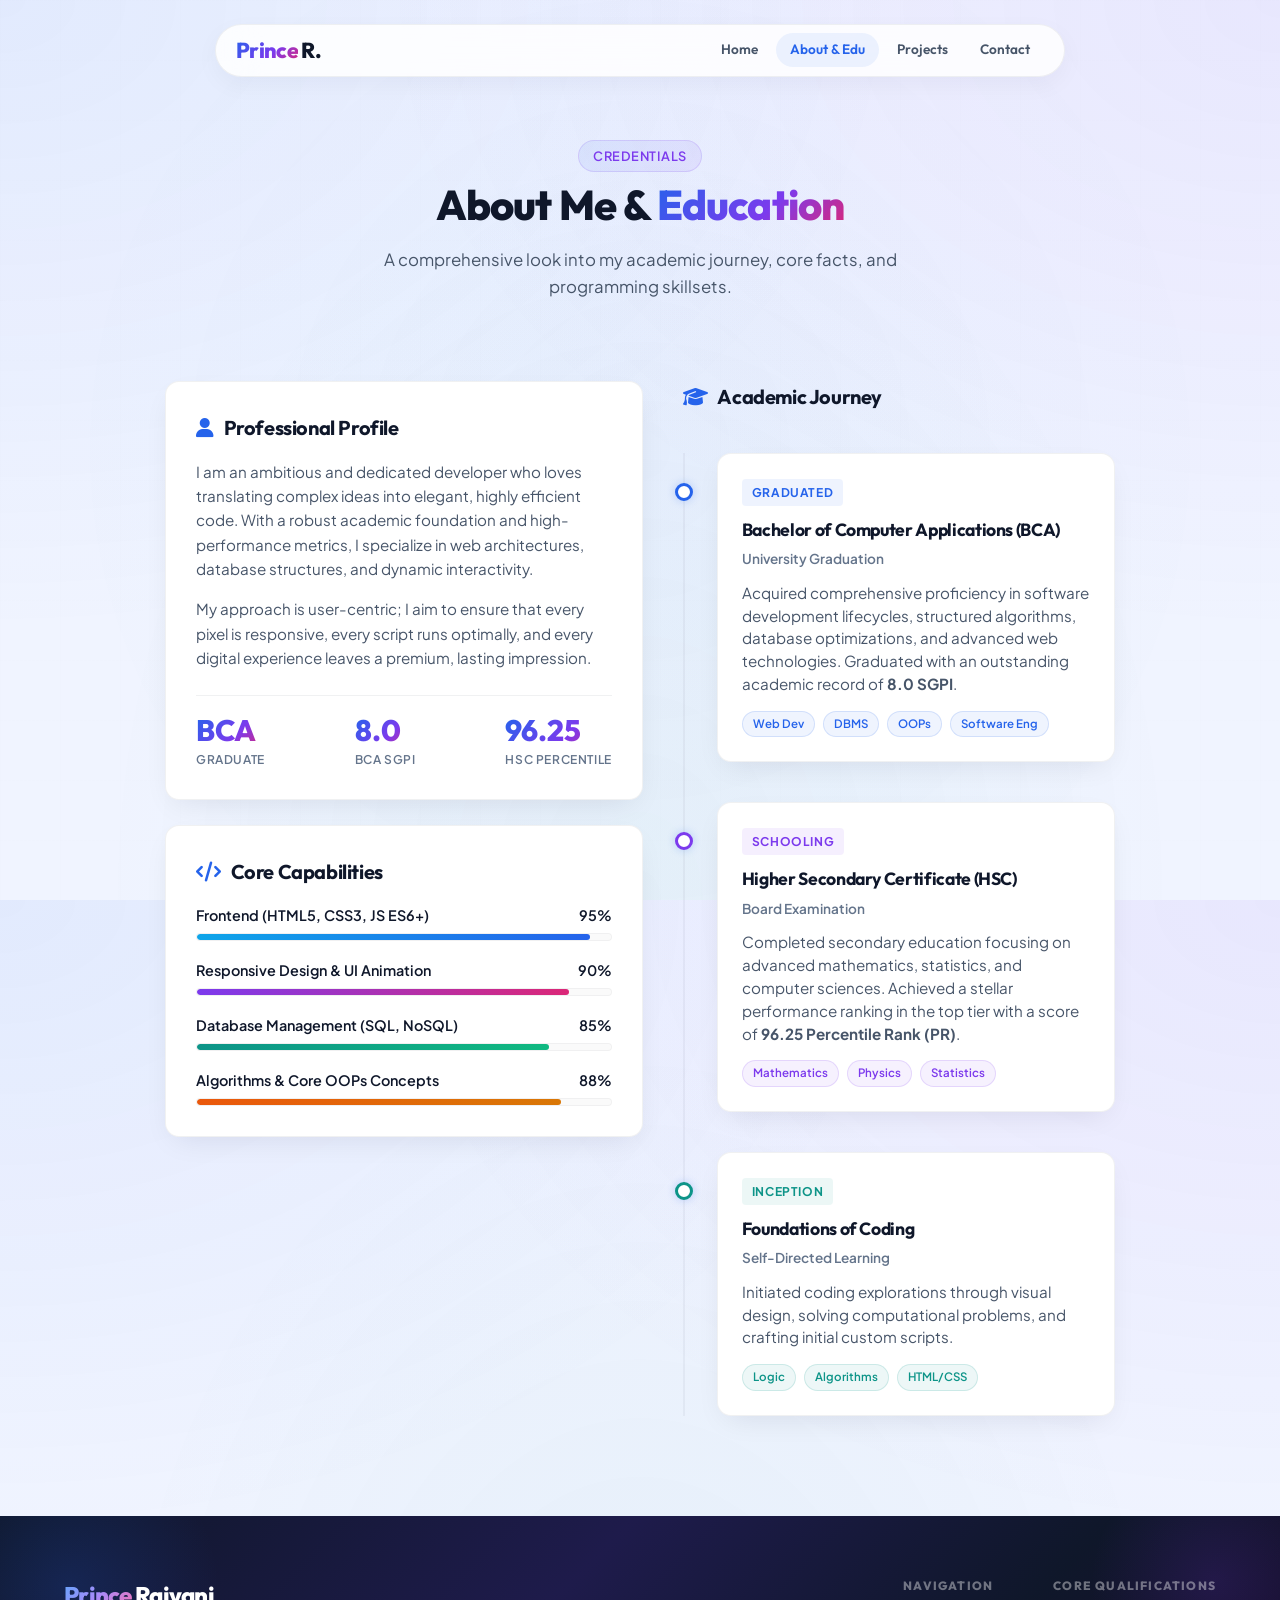
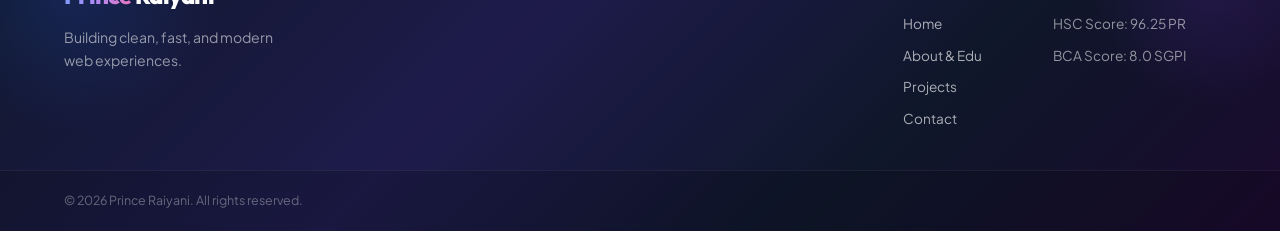
==== commit 398f1f37: "Update about.html" ====
--- a/about.html
+++ b/about.html
@@ -3,7 +3,7 @@
 <head>
     <meta charset="UTF-8">
     <meta name="viewport" content="width=device-width, initial-scale=1.0">
-    <title>About & Education | Prince Raiyani</title>
+    <title>About | Prince Raiyani</title>
     
     <!-- SEO Meta Tags -->
     <meta name="description" content="Learn about Prince Raiyani's academic credentials, facts counters, core skills capabilities, and detailed timeline including BCA (8.0 SGPI) and HSC (96.25 PR) marks.">
@@ -30,7 +30,7 @@
     <header class="navbar" id="navbar">
         <div class="nav-container">
             <a href="index.html" class="logo" id="nav-logo">
-                <span class="gradient-text">Prince</span>.R
+                <span class="gradient-text">Prince</span> R.
             </a>
             
             <!-- Desktop Links -->
@@ -240,7 +240,7 @@
         <div class="container footer-container">
             <div class="footer-brand">
                 <a href="index.html" class="logo">
-                    <span class="gradient-text">Prince</span>.Raiyani
+                    <span class="gradient-text">Prince</span> Raiyani
                 </a>
                 <p class="footer-tagline">Building clean, fast, and modern web experiences.</p>
             </div>
@@ -264,7 +264,6 @@
         <div class="footer-bottom">
             <div class="container footer-bottom-container">
                 <p class="copyright">&copy; 2026 Prince Raiyani. All rights reserved.</p>
-                <p class="made-with">Crafted with <i class="fa-solid fa-heart heartbeat"></i> using modern CSS</p>
             </div>
         </div>
 
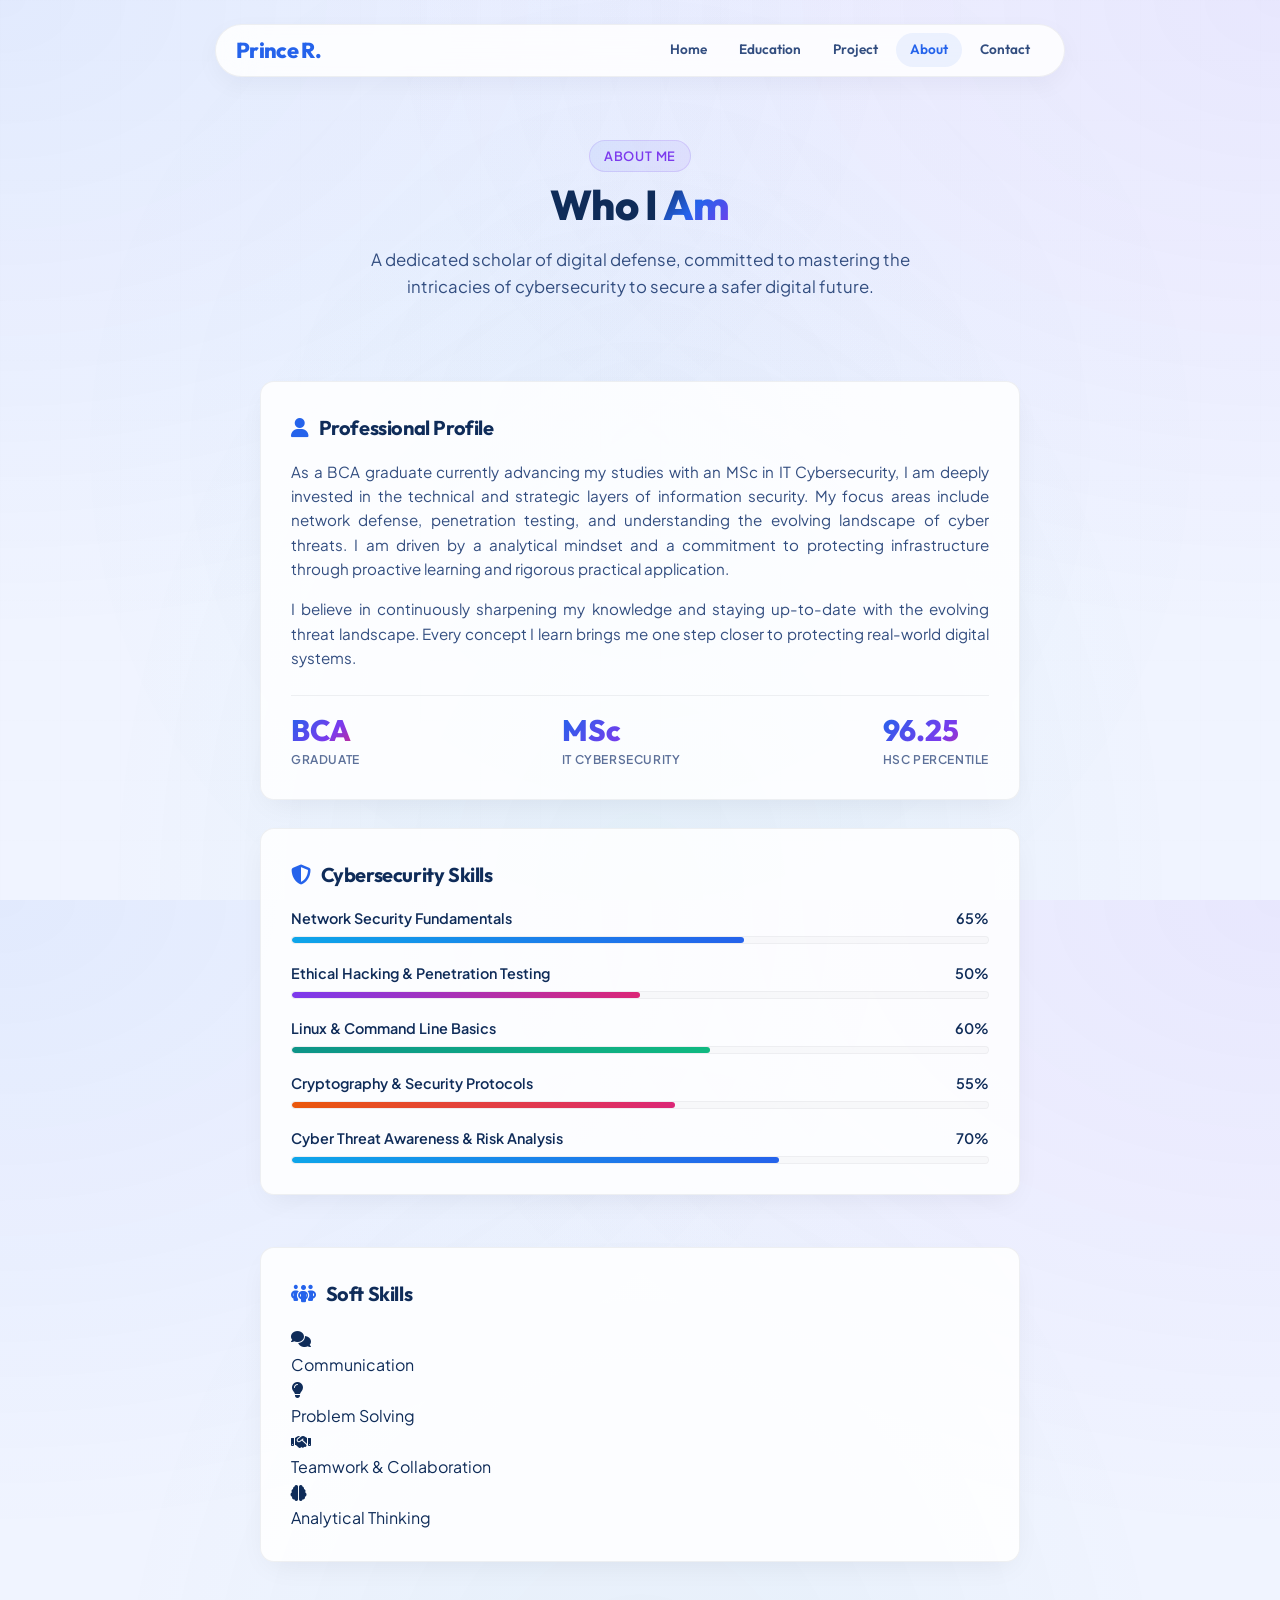
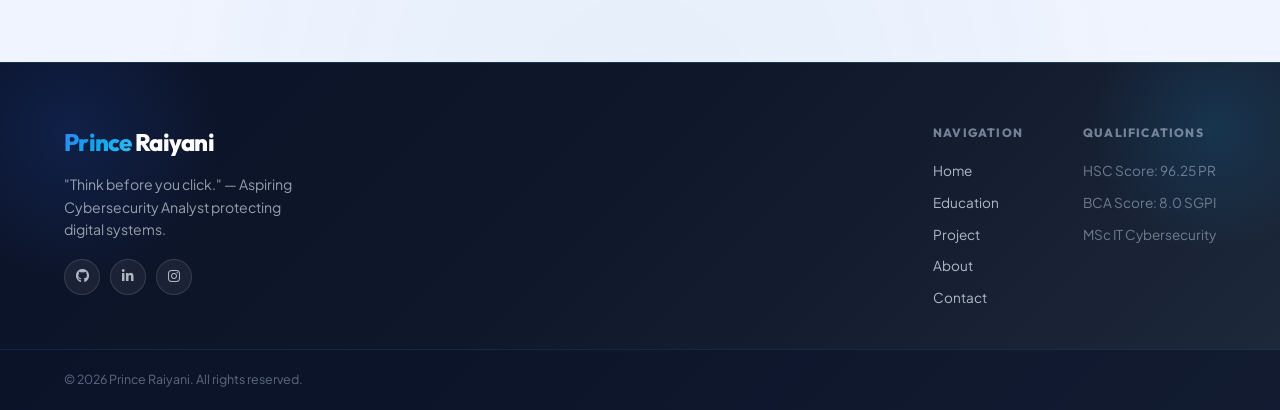
==== commit 04afc309: "Add files via upload" ====
--- a/about.html
+++ b/about.html
@@ -3,11 +3,11 @@
 <head>
     <meta charset="UTF-8">
     <meta name="viewport" content="width=device-width, initial-scale=1.0">
-    <title>About | Prince Raiyani</title>
+    <title>About Me | Prince Raiyani</title>
     
     <!-- SEO Meta Tags -->
-    <meta name="description" content="Learn about Prince Raiyani's academic credentials, facts counters, core skills capabilities, and detailed timeline including BCA (8.0 SGPI) and HSC (96.25 PR) marks.">
-    <meta name="keywords" content="Prince Raiyani, Education, BCA, HSC, Academic Timeline, 8.0 SGPI, 96.25 PR, Skills, Bio">
+    <meta name="description" content="Learn about Prince Raiyani — an aspiring Cybersecurity Analyst pursuing MSc IT in Cybersecurity, with a BCA graduate background and a passion for network security and ethical hacking.">
+    <meta name="keywords" content="Prince Raiyani, About, Cybersecurity, Aspiring Analyst, MSc IT, BCA Graduate, Network Security, Ethical Hacking">
     
     <!-- Google Fonts -->
     <link rel="preconnect" href="https://fonts.googleapis.com">
@@ -36,8 +36,9 @@
             <!-- Desktop Links -->
             <nav class="nav-links">
                 <a href="index.html" class="nav-item" id="link-home">Home</a>
-                <a href="about.html" class="nav-item active" id="link-about">About & Edu</a>
-                <a href="projects.html" class="nav-item" id="link-projects">Projects</a>
+                <a href="education.html" class="nav-item" id="link-education">Education</a>
+                <a href="projects.html" class="nav-item" id="link-projects">Project</a>
+                <a href="about.html" class="nav-item active" id="link-about">About</a>
                 <a href="contact.html" class="nav-item" id="link-contact">Contact</a>
             </nav>
             
@@ -54,8 +55,9 @@
     <div class="mobile-menu-overlay" id="mobile-menu-overlay">
         <nav class="mobile-nav-links">
             <a href="index.html" class="mobile-nav-item" id="m-link-home">Home</a>
-            <a href="about.html" class="mobile-nav-item active" id="m-link-about">About & Education</a>
-            <a href="projects.html" class="mobile-nav-item" id="m-link-projects">Projects</a>
+            <a href="education.html" class="mobile-nav-item" id="m-link-education">Education</a>
+            <a href="projects.html" class="mobile-nav-item" id="m-link-projects">Project</a>
+            <a href="about.html" class="mobile-nav-item active" id="m-link-about">About</a>
             <a href="contact.html" class="mobile-nav-item" id="m-link-contact">Contact</a>
         </nav>
     </div>
@@ -66,10 +68,10 @@
         <!-- PAGE TITLE HEADER -->
         <section class="page-title-section">
             <div class="container">
-                <span class="badge fade-in">Credentials</span>
-                <h1 class="page-title fade-in-delay-1">About Me & <span class="gradient-text">Education</span></h1>
+                <span class="badge fade-in">About Me</span>
+                <h1 class="page-title fade-in-delay-1">Who I <span class="gradient-text">Am</span></h1>
                 <p class="page-subtitle fade-in-delay-2">
-                    A comprehensive look into my academic journey, core facts, and programming skillsets.
+                    A dedicated scholar of digital defense, committed to mastering the intricacies of cybersecurity to secure a safer digital future.
                 </p>
                 <div class="accent-bar fade-in-delay-2"></div>
             </div>
@@ -87,21 +89,20 @@
                         <div class="glass-card bio-card fade-in-delay-2">
                             <h3 class="card-heading"><i class="fa-solid fa-user gradient-icon"></i> Professional Profile</h3>
                             <p class="bio-text">
-                                I am an ambitious and dedicated developer who loves translating complex ideas into elegant, highly efficient code. With a robust academic foundation and high-performance metrics, I specialize in web architectures, database structures, and dynamic interactivity.
+                                As a BCA graduate currently advancing my studies with an MSc in IT Cybersecurity, I am deeply invested in the technical and strategic layers of information security. My focus areas include network defense, penetration testing, and understanding the evolving landscape of cyber threats. I am driven by a analytical mindset and a commitment to protecting infrastructure through proactive learning and rigorous practical application.
                             </p>
                             <p class="bio-text">
-                                My approach is user-centric; I aim to ensure that every pixel is responsive, every script runs optimally, and every digital experience leaves a premium, lasting impression.
+                                I believe in continuously sharpening my knowledge and staying up-to-date with the evolving threat landscape. Every concept I learn brings me one step closer to protecting real-world digital systems.
                             </p>
                             
-                            <!-- Key facts count row -->
                             <div class="fact-row">
                                 <div class="fact-item">
                                     <span class="fact-num gradient-text">BCA</span>
                                     <span class="fact-lbl">Graduate</span>
                                 </div>
                                 <div class="fact-item">
-                                    <span class="fact-num gradient-text">8.0</span>
-                                    <span class="fact-lbl">BCA SGPI</span>
+                                    <span class="fact-num gradient-text">MSc</span>
+                                    <span class="fact-lbl">IT Cybersecurity</span>
                                 </div>
                                 <div class="fact-item">
                                     <span class="fact-num gradient-text">96.25</span>
@@ -110,153 +111,130 @@
                             </div>
                         </div>
 
-                        <!-- Skill Capabilities Card -->
+                        <!-- Cybersecurity Skill Capabilities Card -->
                         <div class="glass-card skills-card fade-in-delay-3">
-                            <h3 class="card-heading"><i class="fa-solid fa-code gradient-icon"></i> Core Capabilities</h3>
+                            <h3 class="card-heading"><i class="fa-solid fa-shield-halved gradient-icon"></i> Cybersecurity Skills</h3>
                             
                             <div class="skills-wrapper">
                                 <div class="skill-group">
                                     <div class="skill-label">
-                                        <span>Frontend (HTML5, CSS3, JS ES6+)</span>
-                                        <span>95%</span>
-                                    </div>
-                                    <div class="skill-bar-container">
-                                        <div class="skill-bar-fill" data-progress="95%"></div>
-                                    </div>
-                                </div>
-
-                                <div class="skill-group">
-                                    <div class="skill-label">
-                                        <span>Responsive Design & UI Animation</span>
-                                        <span>90%</span>
-                                    </div>
-                                    <div class="skill-bar-container">
-                                        <div class="skill-bar-fill" data-progress="90%"></div>
-                                    </div>
-                                </div>
-
-                                <div class="skill-group">
-                                    <div class="skill-label">
-                                        <span>Database Management (SQL, NoSQL)</span>
-                                        <span>85%</span>
-                                    </div>
-                                    <div class="skill-bar-container">
-                                        <div class="skill-bar-fill" data-progress="85%"></div>
-                                    </div>
-                                </div>
-
-                                <div class="skill-group">
-                                    <div class="skill-label">
-                                        <span>Algorithms & Core OOPs Concepts</span>
-                                        <span>88%</span>
-                                    </div>
-                                    <div class="skill-bar-container">
-                                        <div class="skill-bar-fill" data-progress="88%"></div>
-                                    </div>
+                                        <span>Network Security Fundamentals</span>
+                                        <span>65%</span>
+                                    </div>
+                                    <div class="skill-bar-container">
+                                        <div class="skill-bar-fill" data-progress="65%"></div>
+                                    </div>
+                                </div>
+
+                                <div class="skill-group">
+                                    <div class="skill-label">
+                                        <span>Ethical Hacking &amp; Penetration Testing</span>
+                                        <span>50%</span>
+                                    </div>
+                                    <div class="skill-bar-container">
+                                        <div class="skill-bar-fill" data-progress="50%"></div>
+                                    </div>
+                                </div>
+
+                                <div class="skill-group">
+                                    <div class="skill-label">
+                                        <span>Linux &amp; Command Line Basics</span>
+                                        <span>60%</span>
+                                    </div>
+                                    <div class="skill-bar-container">
+                                        <div class="skill-bar-fill" data-progress="60%"></div>
+                                    </div>
+                                </div>
+
+                                <div class="skill-group">
+                                    <div class="skill-label">
+                                        <span>Cryptography &amp; Security Protocols</span>
+                                        <span>55%</span>
+                                    </div>
+                                    <div class="skill-bar-container">
+                                        <div class="skill-bar-fill" data-progress="55%"></div>
+                                    </div>
+                                </div>
+
+                                <div class="skill-group">
+                                    <div class="skill-label">
+                                        <span>Cyber Threat Awareness &amp; Risk Analysis</span>
+                                        <span>70%</span>
+                                    </div>
+                                    <div class="skill-bar-container">
+                                        <div class="skill-bar-fill" data-progress="70%"></div>
+                                    </div>
+                                </div>
+                            </div>
+                        </div>
+
+                        <!-- Soft Skills Card -->
+                        <div class="glass-card skills-card fade-in-delay-3" style="margin-top: 24px;">
+                            <h3 class="card-heading"><i class="fa-solid fa-people-group gradient-icon"></i> Soft Skills</h3>
+
+                            <div class="soft-skills-grid">
+                                <div class="soft-skill-item">
+                                    <div class="soft-skill-icon">
+                                        <i class="fa-solid fa-comments"></i>
+                                    </div>
+                                    <span class="soft-skill-label">Communication</span>
+                                </div>
+                                <div class="soft-skill-item">
+                                    <div class="soft-skill-icon">
+                                        <i class="fa-solid fa-lightbulb"></i>
+                                    </div>
+                                    <span class="soft-skill-label">Problem Solving</span>
+                                </div>
+                                <div class="soft-skill-item">
+                                    <div class="soft-skill-icon">
+                                        <i class="fa-solid fa-handshake"></i>
+                                    </div>
+                                    <span class="soft-skill-label">Teamwork &amp; Collaboration</span>
+                                </div>
+                                <div class="soft-skill-item">
+                                    <div class="soft-skill-icon">
+                                        <i class="fa-solid fa-brain"></i>
+                                    </div>
+                                    <span class="soft-skill-label">Analytical Thinking</span>
                                 </div>
                             </div>
                         </div>
                     </div>
-
-                    <!-- Right: Academic Timeline -->
-                    <div class="timeline-container fade-in-delay-3">
-                        <h3 class="card-heading timeline-title"><i class="fa-solid fa-graduation-cap gradient-icon"></i> Academic Journey</h3>
-                        
-                        <div class="timeline-tree">
-                            
-                            <!-- Timeline Item 1 -->
-                            <div class="timeline-item">
-                                <div class="timeline-marker">
-                                    <div class="timeline-dot"></div>
-                                    <div class="timeline-line"></div>
-                                </div>
-                                <div class="timeline-card glass-card">
-                                    <span class="timeline-date">Graduated</span>
-                                    <h4 class="timeline-degree">Bachelor of Computer Applications (BCA)</h4>
-                                    <span class="timeline-institution">University Graduation</span>
-                                    <p class="timeline-desc">
-                                        Acquired comprehensive proficiency in software development lifecycles, structured algorithms, database optimizations, and advanced web technologies. Graduated with an outstanding academic record of <strong>8.0 SGPI</strong>.
-                                    </p>
-                                    <div class="timeline-pills">
-                                        <span>Web Dev</span>
-                                        <span>DBMS</span>
-                                        <span>OOPs</span>
-                                        <span>Software Eng</span>
-                                    </div>
-                                </div>
-                            </div>
-
-                            <!-- Timeline Item 2 -->
-                            <div class="timeline-item">
-                                <div class="timeline-marker">
-                                    <div class="timeline-dot"></div>
-                                    <div class="timeline-line"></div>
-                                </div>
-                                <div class="timeline-card glass-card">
-                                    <span class="timeline-date">Schooling</span>
-                                    <h4 class="timeline-degree">Higher Secondary Certificate (HSC)</h4>
-                                    <span class="timeline-institution">Board Examination</span>
-                                    <p class="timeline-desc">
-                                        Completed secondary education focusing on advanced mathematics, statistics, and computer sciences. Achieved a stellar performance ranking in the top tier with a score of <strong>96.25 Percentile Rank (PR)</strong>.
-                                    </p>
-                                    <div class="timeline-pills">
-                                        <span>Mathematics</span>
-                                        <span>Physics</span>
-                                        <span>Statistics</span>
-                                    </div>
-                                </div>
-                            </div>
-
-                            <!-- Timeline Item 3 -->
-                            <div class="timeline-item">
-                                <div class="timeline-marker">
-                                    <div class="timeline-dot"></div>
-                                </div>
-                                <div class="timeline-card glass-card">
-                                    <span class="timeline-date">Inception</span>
-                                    <h4 class="timeline-degree">Foundations of Coding</h4>
-                                    <span class="timeline-institution">Self-Directed Learning</span>
-                                    <p class="timeline-desc">
-                                        Initiated coding explorations through visual design, solving computational problems, and crafting initial custom scripts.
-                                    </p>
-                                    <div class="timeline-pills">
-                                        <span>Logic</span>
-                                        <span>Algorithms</span>
-                                        <span>HTML/CSS</span>
-                                    </div>
-                                </div>
-                            </div>
-
-                        </div>
-                    </div>
                 </div>
             </div>
         </section>
 
     </main>
 
-    <!-- CLEAN CORPORATE FOOTER -->
+    <!-- FOOTER -->
     <footer class="footer">
         <div class="container footer-container">
             <div class="footer-brand">
                 <a href="index.html" class="logo">
                     <span class="gradient-text">Prince</span> Raiyani
                 </a>
-                <p class="footer-tagline">Building clean, fast, and modern web experiences.</p>
-            </div>
-            
+                <p class="footer-tagline">"Think before you click." — Aspiring Cybersecurity Analyst protecting digital systems.</p>
+                <div class="footer-social-row">
+                    <a href="https://github.com/" target="_blank" class="footer-social-icon" aria-label="GitHub"><i class="fa-brands fa-github"></i></a>
+                    <a href="https://linkedin.com/" target="_blank" class="footer-social-icon" aria-label="LinkedIn"><i class="fa-brands fa-linkedin-in"></i></a>
+                    <a href="https://instagram.com/" target="_blank" class="footer-social-icon" aria-label="Instagram"><i class="fa-brands fa-instagram"></i></a>
+                </div>
+            </div>
+
             <div class="footer-links-grid">
                 <div class="footer-link-col">
                     <h5>Navigation</h5>
                     <a href="index.html">Home</a>
-                    <a href="about.html">About & Edu</a>
-                    <a href="projects.html">Projects</a>
+                    <a href="education.html">Education</a>
+                    <a href="projects.html">Project</a>
+                    <a href="about.html">About</a>
                     <a href="contact.html">Contact</a>
                 </div>
                 <div class="footer-link-col">
-                    <h5>Core Qualifications</h5>
+                    <h5>Qualifications</h5>
                     <span>HSC Score: 96.25 PR</span>
                     <span>BCA Score: 8.0 SGPI</span>
+                    <span>MSc IT Cybersecurity</span>
                 </div>
             </div>
         </div>
@@ -273,6 +251,7 @@
         </a>
     </footer>
 
+
     <!-- Script File -->
     <script src="script.js"></script>
 </body>
--- a/styles.css
+++ b/styles.css
@@ -29,9 +29,9 @@
     --section-teal: rgba(13, 148, 136, 0.06);
     --section-orange: rgba(234, 88, 12, 0.06);
     
-    --text-primary: #0f172a;
-    --text-secondary: #475569;
-    --text-muted: #64748b;
+    --text-primary: #0f2c59;       /* Rich Deep Navy Blue */
+    --text-secondary: #334e80;     /* Cohesive Slate Blue */
+    --text-muted: #5c7099;         /* Muted Soft Steel Blue */
     
     --font-heading: 'Outfit', -apple-system, BlinkMacSystemFont, "Segoe UI", Roboto, sans-serif;
     --font-body: 'Plus Jakarta Sans', -apple-system, BlinkMacSystemFont, "Segoe UI", Roboto, sans-serif;
@@ -619,6 +619,38 @@
     text-transform: uppercase;
     letter-spacing: 0.1em;
 }
+.quote-slogan {
+    margin-top: 18px;
+    padding-top: 16px;
+    border-top: 1px dashed rgba(37, 99, 235, 0.18);
+    display: flex;
+    flex-direction: column;
+    align-items: center;
+    gap: 8px;
+}
+.slogan-badge {
+    font-size: 0.75rem;
+    font-weight: 800;
+    text-transform: uppercase;
+    letter-spacing: 0.12em;
+    color: var(--color-teal);
+    background: rgba(13, 148, 136, 0.08);
+    padding: 4px 14px;
+    border-radius: 99px;
+    border: 1px solid rgba(13, 148, 136, 0.22);
+    display: inline-flex;
+    align-items: center;
+    gap: 6px;
+}
+.slogan-text {
+    font-family: var(--font-heading);
+    font-size: 1.2rem;
+    font-weight: 800;
+    background: linear-gradient(135deg, var(--color-primary), var(--color-purple));
+    -webkit-background-clip: text;
+    -webkit-text-fill-color: transparent;
+    letter-spacing: 0.01em;
+}
 
 /* Route card lists on homepage - each card gets a bold unique gradient background */
 .welcome-grid {
@@ -1376,10 +1408,10 @@
     font-size: 0.8rem;
 }
 
-/* 11. FOOTER - Premium Dark Gradient Design */
+/* 11. FOOTER - Deep Navy & Cyber Sky Blue Theme */
 .footer {
-    background: linear-gradient(135deg, #0f172a 0%, #1e1b4b 40%, #0f172a 70%, #1a0a2e 100%);
-    border-top: none;
+    background: linear-gradient(135deg, #0b1329 0%, #0f172a 45%, #1e293b 100%);
+    border-top: 1px solid rgba(56, 189, 248, 0.18);
     padding: 60px 0 0;
     margin-top: auto;
     position: relative;
@@ -1395,7 +1427,7 @@
     width: 300px;
     height: 300px;
     border-radius: 50%;
-    background: radial-gradient(circle, rgba(37, 99, 235, 0.18) 0%, transparent 70%);
+    background: radial-gradient(circle, rgba(37, 99, 235, 0.16) 0%, transparent 70%);
     pointer-events: none;
 }
 .footer::after {
@@ -1406,7 +1438,7 @@
     width: 250px;
     height: 250px;
     border-radius: 50%;
-    background: radial-gradient(circle, rgba(124, 58, 237, 0.15) 0%, transparent 70%);
+    background: radial-gradient(circle, rgba(14, 165, 233, 0.14) 0%, transparent 70%);
     pointer-events: none;
 }
 .footer-container {
@@ -1429,15 +1461,15 @@
     color: #ffffff;
 }
 .footer-brand .logo .gradient-text {
-    background: linear-gradient(135deg, #60a5fa, #a78bfa, #f472b6);
+    background: linear-gradient(135deg, #3b82f6 0%, #0ea5e9 50%, #38bdf8 100%);
     -webkit-background-clip: text;
     -webkit-text-fill-color: transparent;
 }
 .footer-tagline {
     font-size: 0.88rem;
-    color: rgba(255, 255, 255, 0.55);
+    color: rgba(226, 232, 240, 0.65);
     line-height: 1.6;
-    max-width: 220px;
+    max-width: 240px;
 }
 /* Social icons in footer */
 .footer-social-row {
@@ -1449,21 +1481,21 @@
     width: 36px;
     height: 36px;
     border-radius: 50%;
-    background: rgba(255, 255, 255, 0.07);
+    background: rgba(255, 255, 255, 0.06);
     border: 1px solid rgba(255, 255, 255, 0.12);
     display: flex;
     align-items: center;
     justify-content: center;
-    color: rgba(255, 255, 255, 0.65);
+    color: rgba(226, 232, 240, 0.75);
     font-size: 0.85rem;
     transition: var(--transition-normal);
 }
 .footer-social-icon:hover {
-    background: var(--color-primary);
-    border-color: var(--color-primary);
-    color: #ffffff;
+    background: rgba(14, 165, 233, 0.2);
+    border-color: rgba(56, 189, 248, 0.6);
+    color: #38bdf8;
     transform: translateY(-3px);
-    box-shadow: 0 6px 15px rgba(37, 99, 235, 0.35);
+    box-shadow: 0 6px 18px rgba(14, 165, 233, 0.3);
 }
 
 .footer-links-grid {
@@ -1481,30 +1513,30 @@
     font-size: 0.75rem;
     text-transform: uppercase;
     letter-spacing: 0.1em;
-    color: rgba(255, 255, 255, 0.4);
+    color: rgba(148, 163, 184, 0.75);
     margin-bottom: 8px;
     font-weight: 800;
 }
 .footer-link-col a {
     font-size: 0.85rem;
-    color: rgba(255, 255, 255, 0.65);
+    color: rgba(203, 213, 225, 0.85);
     transition: var(--transition-fast);
 }
 .footer-link-col a:hover {
-    color: #60a5fa;
+    color: #38bdf8;
     padding-left: 4px;
 }
 .footer-link-col span {
     font-size: 0.85rem;
-    color: rgba(255, 255, 255, 0.55);
+    color: rgba(148, 163, 184, 0.7);
 }
 
 .footer-bottom {
-    border-top: 1px solid rgba(255, 255, 255, 0.06);
+    border-top: 1px solid rgba(56, 189, 248, 0.12);
     padding: 20px 0;
     position: relative;
     z-index: 2;
-    background: rgba(0, 0, 0, 0.15);
+    background: rgba(11, 19, 43, 0.6);
 }
 .footer-bottom-container {
     display: flex;
@@ -1755,3 +1787,422 @@
         right: 20px;
     }
 }
+
+/* ==========================================================================
+   14. LIGHT THEME POLISH & TYPOGRAPHY OVERRIDES
+   ========================================================================== */
+
+/* Cohesive Root Values & Spotlights */
+:root {
+    --bg-primary:   #f0f4ff;       /* Soft Lavender-Blue background */
+    --bg-secondary: #ffffff;       /* Pure White cards */
+    --bg-glass:     rgba(255, 255, 255, 0.85);
+    --border-glass: rgba(15, 23, 42, 0.06);
+    --border-glass-active: rgba(37, 99, 235, 0.25);
+    --text-primary:   #0f2c59;     /* Deep Navy Blue typography */
+    --text-secondary: #334e80;     /* Cohesive Slate Blue */
+    --text-muted:     #5c7099;     /* Soft Steel Blue */
+    --shadow-sm:     0 2px 8px rgba(15, 23, 42, 0.04);
+    --shadow-normal: 0 10px 30px -10px rgba(15, 23, 42, 0.08);
+}
+
+/* Enforce bright, fluid background spotlights */
+body {
+    background-color: var(--bg-primary) !important;
+    background-image:
+        radial-gradient(ellipse at 0% 0%, rgba(37, 99, 235, 0.07) 0%, transparent 50%),
+        radial-gradient(ellipse at 100% 0%, rgba(124, 58, 237, 0.07) 0%, transparent 50%),
+        radial-gradient(ellipse at 50% 100%, rgba(13, 148, 136, 0.05) 0%, transparent 60%) !important;
+}
+
+/* Scrollbar */
+::-webkit-scrollbar-track  { background: var(--bg-primary) !important; }
+::-webkit-scrollbar-thumb  { background: #cbd5e1 !important; }
+::-webkit-scrollbar-thumb:hover { background: var(--color-primary) !important; }
+
+/* Grid overlay – light layout coordination */
+.grid-overlay {
+    background-image:
+        linear-gradient(to right,  rgba(15, 23, 42, 0.004) 1px, transparent 1px),
+        linear-gradient(to bottom, rgba(15, 23, 42, 0.004) 1px, transparent 1px) !important;
+}
+
+/* Section elements */
+.badge {
+    background: linear-gradient(135deg, rgba(37, 99, 235, 0.08), rgba(124, 58, 237, 0.08)) !important;
+    color: var(--color-purple) !important;
+    border: 1px solid rgba(124, 58, 237, 0.15) !important;
+}
+
+.section-header .subtitle {
+    background-color: rgba(37, 99, 235, 0.08) !important;
+    -webkit-text-fill-color: var(--color-primary) !important;
+    border-color: rgba(37, 99, 235, 0.15) !important;
+}
+
+/* Glass Cards – beautiful bright frosted look */
+.glass-card {
+    background: var(--bg-glass) !important;
+    border: 1px solid var(--border-glass) !important;
+    box-shadow: var(--shadow-normal) !important;
+}
+.glass-card:hover {
+    border-color: var(--border-glass-active) !important;
+    box-shadow: 0 12px 30px rgba(37, 99, 235, 0.08) !important;
+}
+
+/* Button Refinement */
+.btn-secondary {
+    background: #ffffff !important;
+    color: var(--color-primary) !important;
+    border: 1.5px solid rgba(37, 99, 235, 0.25) !important;
+}
+.btn-secondary:hover {
+    background: rgba(37, 99, 235, 0.05) !important;
+    border-color: var(--color-primary) !important;
+}
+
+/* Capsule Navbar — bright frosted glass */
+.navbar {
+    background: rgba(255, 255, 255, 0.85) !important;
+    border: 1px solid rgba(15, 23, 42, 0.06) !important;
+    box-shadow: 0 8px 25px rgba(15, 23, 42, 0.04) !important;
+}
+.navbar.scrolled {
+    background: rgba(255, 255, 255, 0.95) !important;
+    border-color: rgba(15, 23, 42, 0.08) !important;
+    box-shadow: 0 10px 30px rgba(15, 23, 42, 0.08) !important;
+}
+.nav-item { color: var(--text-secondary) !important; }
+.nav-item:hover, .nav-item.active {
+    color: var(--color-primary) !important;
+    background: rgba(37, 99, 235, 0.08) !important;
+}
+.menu-toggle .bar { background-color: var(--text-primary) !important; }
+
+/* Mobile Overlay Menu */
+.mobile-menu-overlay {
+    background: rgba(255, 255, 255, 0.98) !important;
+}
+.mobile-nav-item { color: var(--text-secondary) !important; }
+.mobile-nav-item.active, .mobile-nav-item:hover {
+    color: var(--color-primary) !important;
+    background: rgba(37, 99, 235, 0.08) !important;
+}
+
+/* Hero Social Icons */
+.hero-social-icon {
+    background: rgba(15, 23, 42, 0.02) !important;
+    border: 1px solid rgba(15, 23, 42, 0.06) !important;
+    color: var(--text-secondary) !important;
+}
+.hero-social-icon:hover {
+    color: #ffffff !important;
+    background: var(--color-primary) !important;
+    border-color: var(--color-primary) !important;
+}
+
+/* Portrait Frame */
+.profile-image-card {
+    background-color: #ffffff !important;
+    border-color: var(--bg-secondary) !important;
+}
+.profile-border-ring { border-color: rgba(15, 23, 42, 0.08) !important; }
+
+/* Quote Card */
+.quote-card {
+    background: #ffffff !important;
+    border: 1px dashed rgba(15, 23, 42, 0.08) !important;
+}
+.quote-text  { color: var(--text-primary) !important; }
+.quote-author { color: var(--color-primary) !important; }
+
+/* ============================================================
+   15. QUICK LINKS CARDS — Refined Soft Light Colors
+   ============================================================ */
+.preview-card:nth-child(1) {
+    background: linear-gradient(135deg, rgba(219, 234, 254, 0.92) 0%, rgba(191, 219, 254, 0.75) 100%) !important;
+    border: 1px solid rgba(37, 99, 235, 0.22) !important;
+    box-shadow: 0 10px 30px rgba(37, 99, 235, 0.12) !important;
+}
+.preview-card:nth-child(2) {
+    background: linear-gradient(135deg, rgba(237, 233, 254, 0.92) 0%, rgba(216, 180, 254, 0.75) 100%) !important;
+    border: 1px solid rgba(124, 58, 237, 0.22) !important;
+    box-shadow: 0 10px 30px rgba(124, 58, 237, 0.10) !important;
+}
+.preview-card:nth-child(3) {
+    background: linear-gradient(135deg, rgba(204, 251, 241, 0.92) 0%, rgba(153, 246, 228, 0.75) 100%) !important;
+    border: 1px solid rgba(13, 148, 136, 0.22) !important;
+    box-shadow: 0 10px 30px rgba(13, 148, 136, 0.10) !important;
+}
+.preview-card:nth-child(4) {
+    background: linear-gradient(135deg, rgba(254, 228, 226, 0.92) 0%, rgba(254, 205, 211, 0.75) 100%) !important;
+    border: 1px solid rgba(219, 39, 119, 0.20) !important;
+    box-shadow: 0 10px 30px rgba(219, 39, 119, 0.10) !important;
+}
+
+/* Card typography & arrow circles */
+.preview-card .preview-title { color: var(--text-primary) !important; }
+.preview-card .preview-desc  { color: var(--text-secondary) !important; }
+.preview-card::before        { background: none !important; }
+.preview-card:nth-child(1) .gradient-icon { color: #1d4ed8 !important; }
+.preview-card:nth-child(2) .gradient-icon { color: #6d28d9 !important; }
+.preview-card:nth-child(3) .gradient-icon { color: #0f766e !important; }
+.preview-card:nth-child(4) .gradient-icon { color: #db2777 !important; }
+
+.preview-arrow {
+    background: rgba(15, 23, 42, 0.06) !important;
+    border: 1.5px solid rgba(15, 23, 42, 0.12) !important;
+    backdrop-filter: none !important;
+}
+.preview-card:nth-child(1) .preview-arrow { color: #1d4ed8 !important; }
+.preview-card:nth-child(2) .preview-arrow { color: #6d28d9 !important; }
+.preview-card:nth-child(3) .preview-arrow { color: #0f766e !important; }
+.preview-card:nth-child(4) .preview-arrow { color: #db2777 !important; }
+
+.preview-card:hover .preview-arrow {
+    background: rgba(15, 23, 42, 0.10) !important;
+    box-shadow: none !important;
+}
+
+.preview-card:nth-child(1):hover { box-shadow: 0 16px 40px rgba(37, 99, 235, 0.22) !important; }
+.preview-card:nth-child(2):hover { box-shadow: 0 16px 40px rgba(124, 58, 237, 0.20) !important; }
+.preview-card:nth-child(3):hover { box-shadow: 0 16px 40px rgba(13, 148, 136, 0.20) !important; }
+.preview-card:nth-child(4):hover { box-shadow: 0 16px 40px rgba(219, 39, 119, 0.22) !important; }
+
+/* Timeline Elements */
+.timeline-tree { border-left-color: rgba(15, 23, 42, 0.06) !important; }
+.timeline-dot  { background: var(--bg-secondary) !important; }
+
+/* Contact Form Layout */
+.input-group input,
+.input-group textarea {
+    border-bottom-color: rgba(15, 23, 42, 0.08) !important;
+    color: var(--text-primary) !important;
+    background: transparent;
+}
+.input-group label { color: var(--text-muted) !important; }
+
+/* Brand box styling */
+.social-net-box {
+    background: rgba(15, 23, 42, 0.01) !important;
+    border-color: rgba(15, 23, 42, 0.05) !important;
+}
+
+/* Overlays */
+.project-overlay { background: rgba(255, 255, 255, 0.92) !important; }
+.form-success-overlay { background: rgba(255, 255, 255, 0.98) !important; }
+
+/* Back to Top */
+.back-to-top {
+    background: var(--bg-glass) !important;
+    border-color: rgba(15, 23, 42, 0.08) !important;
+    color: var(--text-primary) !important;
+}
+
+/* ==========================================================================
+   16. BRAND STYLE POLISH — Royal Blue Theme (No Gold)
+   ========================================================================== */
+
+/* Logo & Brand Names — Unified Royal Blue */
+.navbar .logo,
+.footer .logo {
+    color: var(--color-primary) !important;
+    font-weight: 800;
+}
+.navbar .logo .gradient-text,
+.footer .logo .gradient-text {
+    background: none !important;
+    -webkit-background-clip: unset !important;
+    background-clip: unset !important;
+    -webkit-text-fill-color: var(--color-primary) !important;
+    color: var(--color-primary) !important;
+}
+
+/* Hero Title — Navy to Royal Blue to Purple Gradient */
+.hero-title .gradient-text {
+    background: linear-gradient(135deg, var(--text-primary) 0%, var(--color-primary) 50%, var(--color-purple) 100%) !important;
+    -webkit-background-clip: text !important;
+    background-clip: text !important;
+    -webkit-text-fill-color: transparent !important;
+    color: var(--color-primary) !important;
+}
+
+/* Title Accents */
+.page-title .gradient-text {
+    background: linear-gradient(135deg, var(--text-primary) 0%, var(--color-primary) 50%, var(--color-purple) 100%) !important;
+    -webkit-background-clip: text !important;
+    background-clip: text !important;
+    -webkit-text-fill-color: transparent !important;
+}
+
+/* General Accents — Replace Gold with Blue/Purple/Teal */
+.quote-author { color: var(--color-primary) !important; }
+.fact-item:nth-child(1) .fact-num { color: var(--color-primary) !important; }
+.back-to-top:hover { background: var(--color-primary) !important; border-color: var(--color-primary) !important; color: #ffffff !important; }
+
+/* Timeline dates colorful restoration */
+.timeline-item:nth-child(1) .timeline-date { color: var(--color-primary) !important; background: rgba(37, 99, 235, 0.08) !important; }
+.timeline-item:nth-child(2) .timeline-date { color: var(--color-purple) !important; background: rgba(124, 58, 237, 0.08) !important; }
+.timeline-item:nth-child(3) .timeline-date { color: var(--color-teal) !important; background: rgba(13, 148, 136, 0.08) !important; }
+
+/* Skill metrics gold cleanup — orange-to-rose */
+.skill-group:nth-child(4) .skill-bar-fill { background: linear-gradient(to right, var(--color-orange), var(--color-pink)) !important; }
+
+/* Contact Page Cards — Clean Light Glass Panels with Top Colored Accents */
+.contact-detail-card {
+    border-top: 3px solid var(--color-primary) !important;
+    background: var(--bg-glass) !important;
+    box-shadow: 0 12px 40px rgba(15, 23, 42, 0.05), 0 0 0 1px rgba(15, 23, 42, 0.04) !important;
+    color: var(--text-primary) !important;
+}
+.socials-grid-card {
+    border-top: 3px solid var(--color-purple) !important;
+    background: var(--bg-glass) !important;
+    box-shadow: 0 12px 40px rgba(15, 23, 42, 0.05), 0 0 0 1px rgba(15, 23, 42, 0.04) !important;
+    color: var(--text-primary) !important;
+}
+.form-card {
+    border-top: 3px solid var(--color-teal) !important;
+    background: var(--bg-glass) !important;
+    box-shadow: 0 12px 40px rgba(15, 23, 42, 0.05), 0 0 0 1px rgba(15, 23, 42, 0.04) !important;
+    color: var(--text-primary) !important;
+}
+
+/* Colored detail icon bubbles */
+.contact-list-item:nth-child(1) .icon-bubble {
+    background: rgba(37, 99, 235, 0.08) !important;
+    border: 1px solid rgba(37, 99, 235, 0.20) !important;
+    color: var(--color-primary) !important;
+}
+.contact-list-item:nth-child(2) .icon-bubble {
+    background: rgba(124, 58, 237, 0.08) !important;
+    border: 1px solid rgba(124, 58, 237, 0.20) !important;
+    color: var(--color-purple) !important;
+}
+.contact-list-item:nth-child(3) .icon-bubble {
+    background: rgba(13, 148, 136, 0.08) !important;
+    border: 1px solid rgba(13, 148, 136, 0.20) !important;
+    color: var(--color-teal) !important;
+}
+
+/* Social Network Boxes hover styles */
+.social-net-box {
+    background: rgba(15, 23, 42, 0.02) !important;
+    border: 1px solid rgba(15, 23, 42, 0.05) !important;
+}
+.net-icon { color: var(--text-secondary) !important; }
+.net-name { color: var(--text-primary) !important; }
+.net-handle { color: var(--text-muted) !important; }
+
+.social-net-box.github:hover {
+    background: rgba(15, 23, 42, 0.06) !important;
+    border-color: rgba(15, 23, 42, 0.15) !important;
+    box-shadow: 0 6px 20px rgba(15, 23, 42, 0.04) !important;
+}
+.social-net-box.github:hover .net-icon { color: var(--text-primary) !important; }
+
+.social-net-box.linkedin:hover {
+    background: rgba(37, 99, 235, 0.08) !important;
+    border-color: rgba(37, 99, 235, 0.25) !important;
+    box-shadow: 0 6px 20px rgba(37, 99, 235, 0.08) !important;
+}
+.social-net-box.linkedin:hover .net-icon { color: var(--color-primary) !important; }
+
+.social-net-box.instagram:hover {
+    background: rgba(219, 39, 119, 0.06) !important;
+    border-color: rgba(219, 39, 119, 0.20) !important;
+    box-shadow: 0 6px 20px rgba(219, 39, 119, 0.06) !important;
+}
+.social-net-box.instagram:hover .net-icon { color: var(--color-pink) !important; }
+
+/* Form highlights — Blue/Purple gradient lines */
+.input-group input:focus ~ .input-focus-line,
+.input-group textarea:focus ~ .input-focus-line {
+    background: linear-gradient(to right, var(--color-primary), var(--color-purple)) !important;
+}
+.input-group input:focus ~ label,
+.input-group textarea:focus ~ label {
+    color: var(--color-primary) !important;
+}
+
+/* Submit Form Button — Beautiful Multi-Color Gradient */
+.btn-submit.btn-primary {
+    background: linear-gradient(135deg, #2563eb 0%, #7c3aed 50%, #db2777 100%) !important;
+    color: #ffffff !important;
+    font-weight: 600 !important;
+    box-shadow: 0 4px 18px rgba(124, 58, 237, 0.30) !important;
+}
+.btn-submit.btn-primary:hover {
+    background: linear-gradient(135deg, #1d4ed8 0%, #6d28d9 50%, #be185d 100%) !important;
+    box-shadow: 0 8px 24px rgba(124, 58, 237, 0.40) !important;
+    transform: translateY(-2px);
+}
+
+.contact-detail-card .gradient-icon,
+.socials-grid-card .gradient-icon,
+.form-card .gradient-icon {
+    color: var(--color-primary) !important;
+}
+
+/* Website Theme Cohesive Footer Overrides (Deep Navy & Sky Cyan) */
+.footer {
+    background: linear-gradient(135deg, #0b1329 0%, #0f172a 45%, #1e293b 100%) !important;
+    border-top: 1px solid rgba(56, 189, 248, 0.18) !important;
+    color: rgba(226, 232, 240, 0.8) !important;
+}
+.footer-brand .logo {
+    color: #ffffff !important;
+}
+.footer-brand .logo .gradient-text {
+    background: linear-gradient(135deg, #3b82f6 0%, #0ea5e9 50%, #38bdf8 100%) !important;
+    -webkit-background-clip: text !important;
+    background-clip: text !important;
+    -webkit-text-fill-color: transparent !important;
+}
+.footer-tagline {
+    color: rgba(226, 232, 240, 0.65) !important;
+}
+.footer-social-icon {
+    background: rgba(255, 255, 255, 0.06) !important;
+    border: 1px solid rgba(255, 255, 255, 0.12) !important;
+    color: rgba(226, 232, 240, 0.75) !important;
+}
+.footer-social-icon:hover {
+    background: rgba(14, 165, 233, 0.2) !important;
+    border-color: rgba(56, 189, 248, 0.6) !important;
+    color: #38bdf8 !important;
+    box-shadow: 0 6px 18px rgba(14, 165, 233, 0.3) !important;
+}
+.footer-link-col h5 {
+    color: rgba(148, 163, 184, 0.75) !important;
+}
+.footer-link-col a {
+    color: rgba(203, 213, 225, 0.85) !important;
+}
+.footer-link-col a:hover {
+    color: #38bdf8 !important;
+}
+.footer-link-col span {
+    color: rgba(148, 163, 184, 0.7) !important;
+}
+.footer-bottom {
+    border-top: 1px solid rgba(56, 189, 248, 0.12) !important;
+    background: rgba(11, 19, 43, 0.6) !important;
+}
+.footer-bottom-container {
+    color: rgba(148, 163, 184, 0.6) !important;
+}
+
+/* About page adjustments — centered and justified text */
+.about-main-section .about-grid {
+    grid-template-columns: 1fr !important;
+    max-width: 760px;
+    margin: 30px auto 0;
+}
+.about-content { gap: 28px; }
+.bio-card .bio-text { 
+    text-align: justify !important; 
+    text-justify: inter-word;
+}
+.skills-card { text-align: left; }
